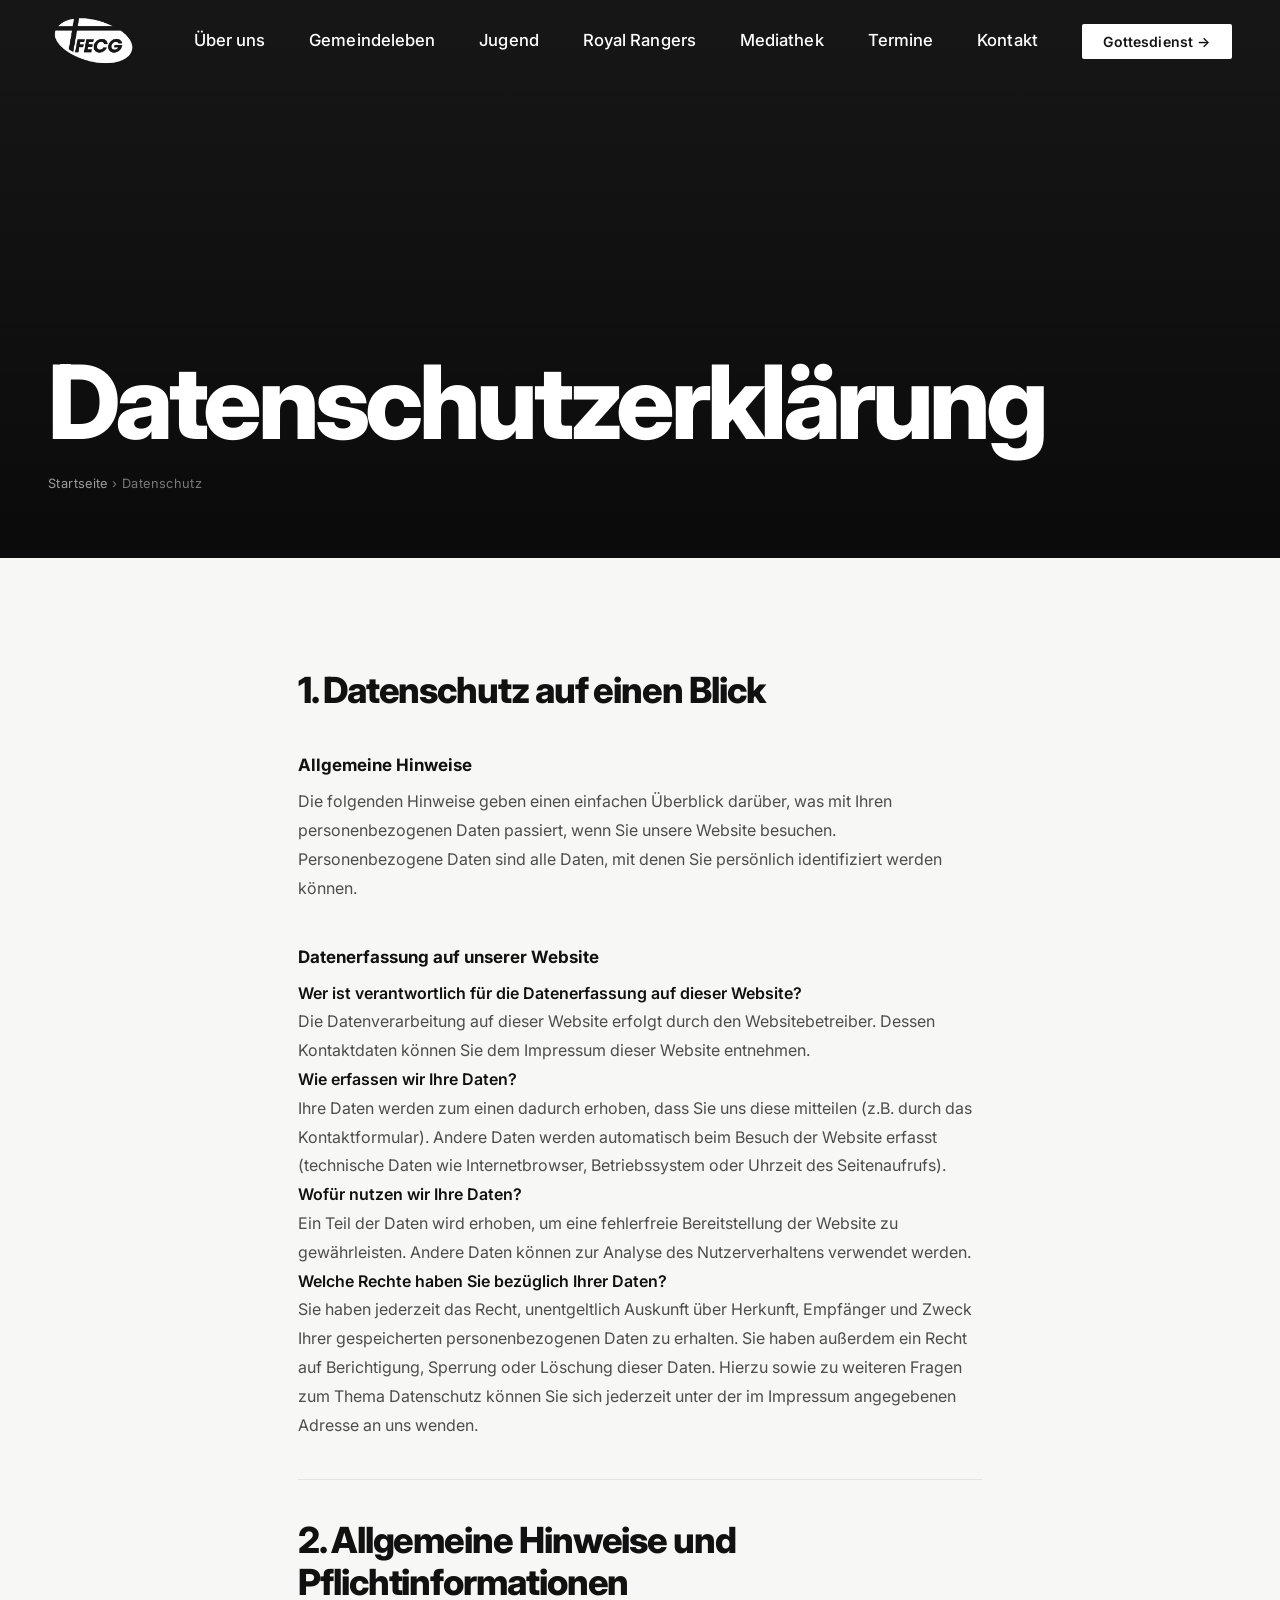
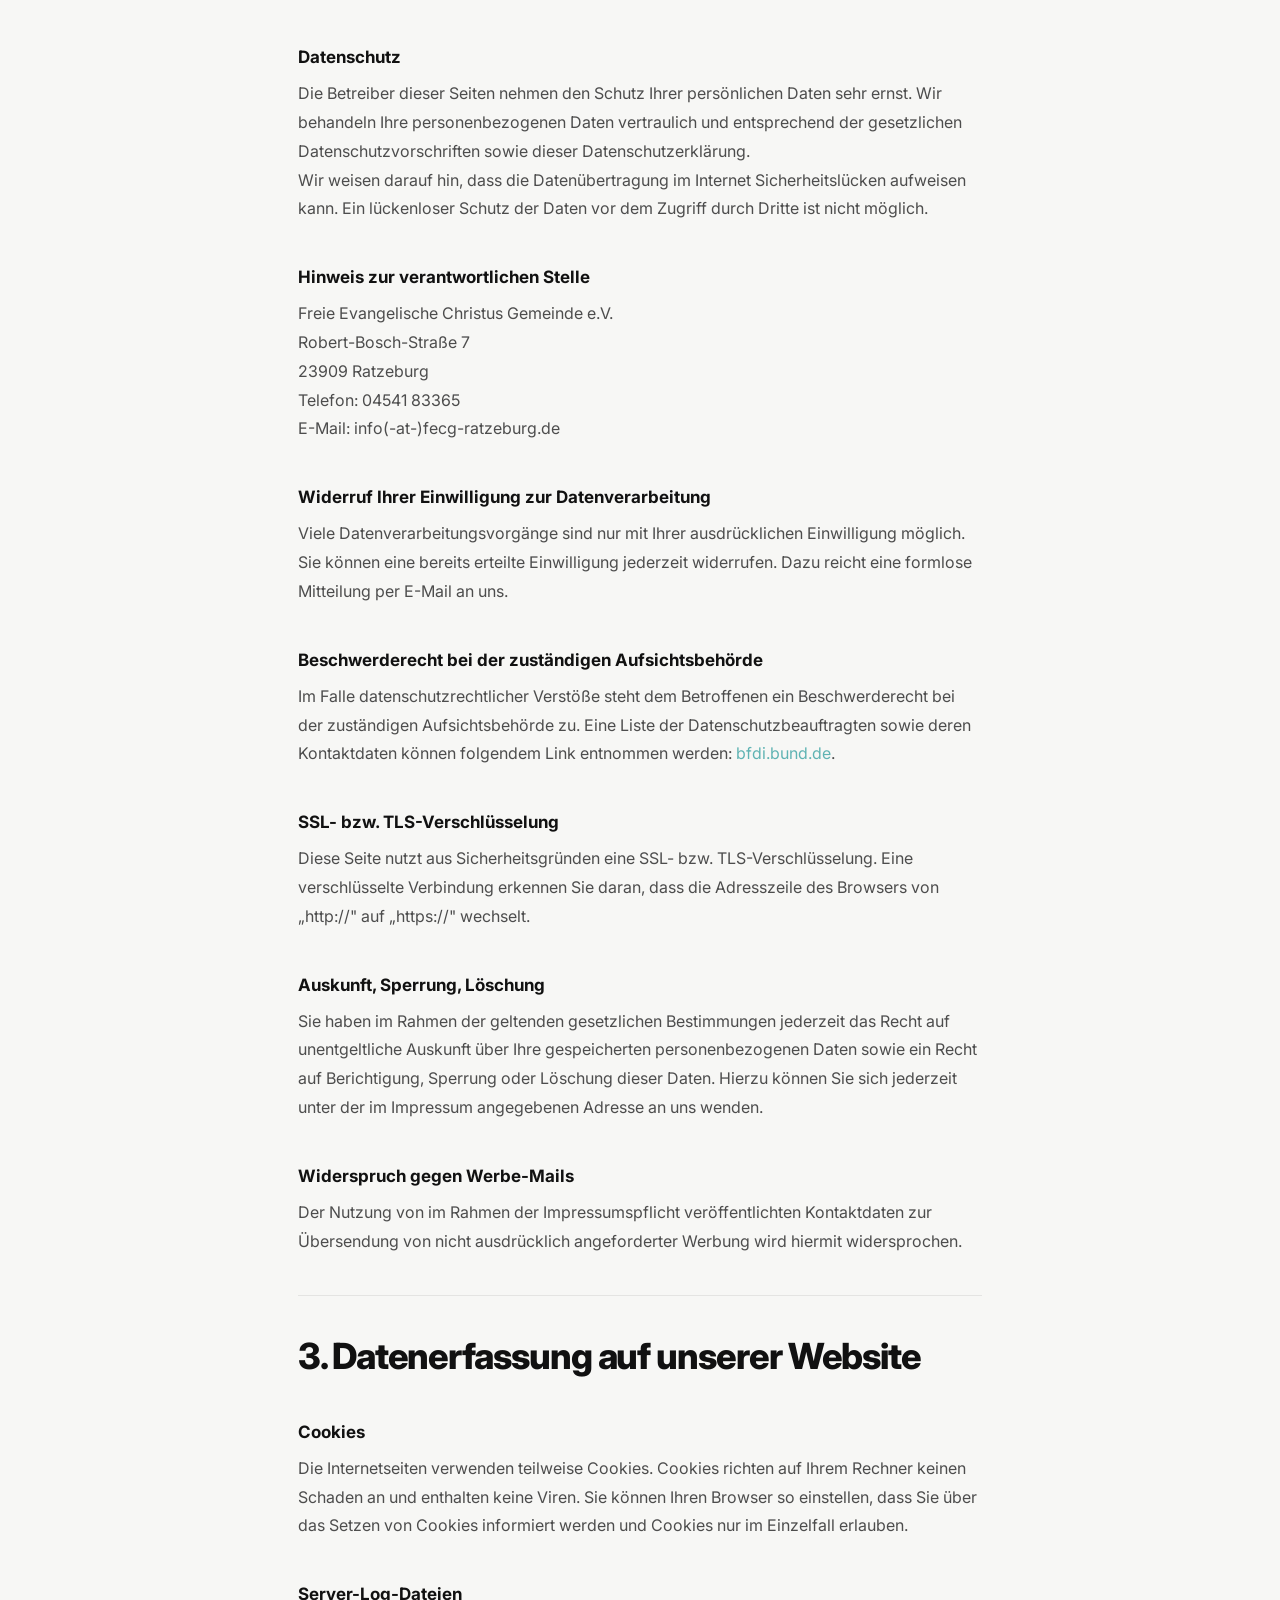
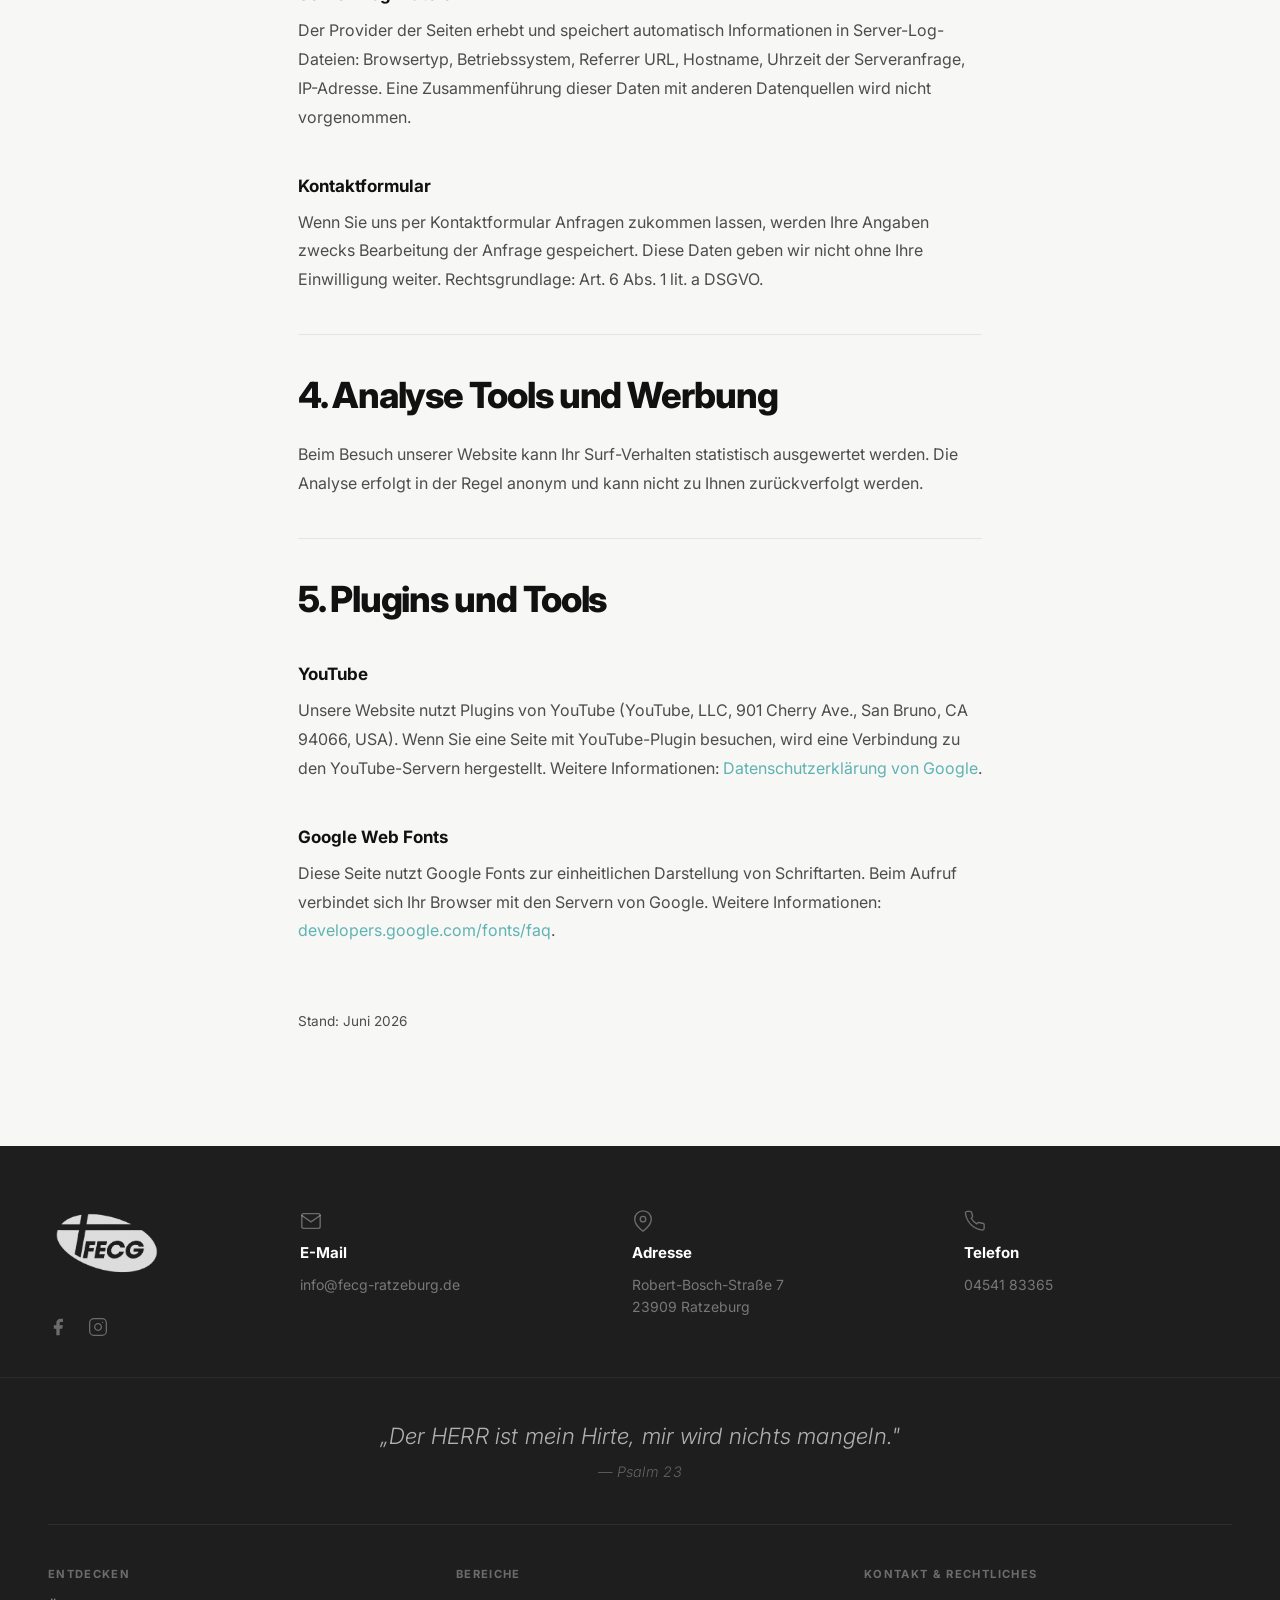
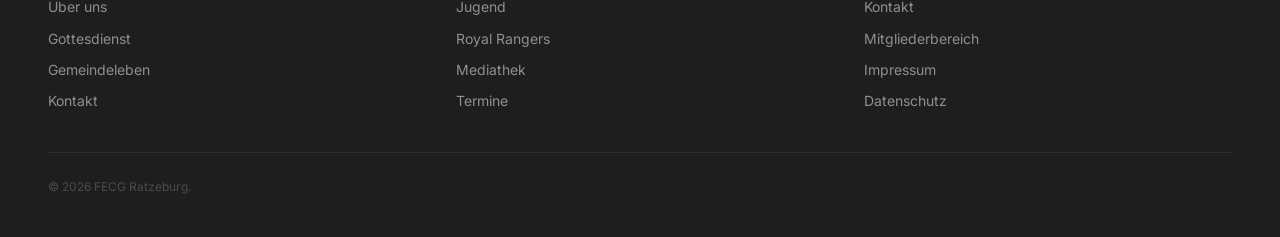
==== pages/datenschutz.html @ e6680aed "Initial website version" ====
<!DOCTYPE html>
<html lang="de">
<head>
  <meta charset="UTF-8" /><meta name="viewport" content="width=device-width, initial-scale=1.0" />
  <title>Datenschutzerklärung – FECG Ratzeburg</title>
  <link rel="preconnect" href="https://fonts.googleapis.com" /><link rel="preconnect" href="https://fonts.gstatic.com" crossorigin />
  <link href="https://fonts.googleapis.com/css2?family=Inter:ital,wght@0,400;0,500;0,600;0,700;0,800;1,400&display=swap" rel="stylesheet" />
  <link rel="stylesheet" href="../css/style.css" />
</head>
<body>
<a class="skip-link" href="#main">Zum Hauptinhalt springen</a>
<nav class="nav"><div class="nav__inner">
  <a class="nav__logo" href="../index.html"><img src="../assets/fecglogo.png" alt="FECG Ratzeburg" /></a>
  <ul class="nav__list" role="list">
    <li class="nav__item"><a href="ueber-uns.html" class="nav__link">Über uns</a></li>
    <li class="nav__item"><a href="gemeindeleben.html" class="nav__link">Gemeindeleben</a></li>
    <li class="nav__item"><a href="jugend.html" class="nav__link">Jugend</a></li>
    <li class="nav__item"><a href="royal-rangers.html" class="nav__link">Royal Rangers</a></li>
    <li class="nav__item"><a href="mediathek.html" class="nav__link">Mediathek</a></li>
    <li class="nav__item"><a href="termine.html" class="nav__link">Termine</a></li>
    <li class="nav__item"><a href="kontakt.html" class="nav__link">Kontakt</a></li>
    <li class="nav__item"><a href="gottesdienste.html" class="nav__link nav__link--cta">Gottesdienst →</a></li>
  </ul>
  <button class="nav__burger" aria-label="Menü öffnen" aria-expanded="false"><span></span><span></span><span></span></button>
</div></nav>
<nav class="nav__mobile" aria-label="Mobile Navigation">
  <a href="ueber-uns.html">Über uns</a>
  <a href="gottesdienste.html">Gottesdienst</a>
  <a href="gemeindeleben.html">Gemeindeleben</a>
  <a href="jugend.html">Jugend</a>
  <a href="royal-rangers.html">Royal Rangers</a>
  <a href="mediathek.html">Mediathek</a>
  <a href="termine.html">Termine</a>
  <a href="kontakt.html">Kontakt</a>
</nav>

<header class="page-hero" style="background: var(--dark-2);"><div class="page-hero__inner"><h1>Datenschutz&shy;erklärung</h1><p class="breadcrumb"><a href="../index.html">Startseite</a> › Datenschutz</p></div></header>

<main id="main" class="page-body">
  <div class="wrap wrap--narrow">

    <h2>1. Datenschutz auf einen Blick</h2>
    <h3>Allgemeine Hinweise</h3>
    <p>Die folgenden Hinweise geben einen einfachen Überblick darüber, was mit Ihren personenbezogenen Daten passiert, wenn Sie unsere Website besuchen. Personenbezogene Daten sind alle Daten, mit denen Sie persönlich identifiziert werden können.</p>

    <h3>Datenerfassung auf unserer Website</h3>
    <p><strong>Wer ist verantwortlich für die Datenerfassung auf dieser Website?</strong><br/>Die Datenverarbeitung auf dieser Website erfolgt durch den Websitebetreiber. Dessen Kontaktdaten können Sie dem Impressum dieser Website entnehmen.</p>
    <p><strong>Wie erfassen wir Ihre Daten?</strong><br/>Ihre Daten werden zum einen dadurch erhoben, dass Sie uns diese mitteilen (z.B. durch das Kontaktformular). Andere Daten werden automatisch beim Besuch der Website erfasst (technische Daten wie Internetbrowser, Betriebssystem oder Uhrzeit des Seitenaufrufs).</p>
    <p><strong>Wofür nutzen wir Ihre Daten?</strong><br/>Ein Teil der Daten wird erhoben, um eine fehlerfreie Bereitstellung der Website zu gewährleisten. Andere Daten können zur Analyse des Nutzerverhaltens verwendet werden.</p>
    <p><strong>Welche Rechte haben Sie bezüglich Ihrer Daten?</strong><br/>Sie haben jederzeit das Recht, unentgeltlich Auskunft über Herkunft, Empfänger und Zweck Ihrer gespeicherten personenbezogenen Daten zu erhalten. Sie haben außerdem ein Recht auf Berichtigung, Sperrung oder Löschung dieser Daten. Hierzu sowie zu weiteren Fragen zum Thema Datenschutz können Sie sich jederzeit unter der im Impressum angegebenen Adresse an uns wenden.</p>

    <hr style="border:none;border-top:1px solid rgba(0,0,0,0.08);margin:var(--gap-md) 0;" />

    <h2>2. Allgemeine Hinweise und Pflichtinformationen</h2>
    <h3>Datenschutz</h3>
    <p>Die Betreiber dieser Seiten nehmen den Schutz Ihrer persönlichen Daten sehr ernst. Wir behandeln Ihre personenbezogenen Daten vertraulich und entsprechend der gesetzlichen Datenschutzvorschriften sowie dieser Datenschutzerklärung.</p>
    <p>Wir weisen darauf hin, dass die Datenübertragung im Internet Sicherheitslücken aufweisen kann. Ein lückenloser Schutz der Daten vor dem Zugriff durch Dritte ist nicht möglich.</p>

    <h3>Hinweis zur verantwortlichen Stelle</h3>
    <p>Freie Evangelische Christus Gemeinde e.V.<br/>Robert-Bosch-Straße 7<br/>23909 Ratzeburg<br/>Telefon: 04541 83365<br/>E-Mail: info(-at-)fecg-ratzeburg.de</p>

    <h3>Widerruf Ihrer Einwilligung zur Datenverarbeitung</h3>
    <p>Viele Datenverarbeitungsvorgänge sind nur mit Ihrer ausdrücklichen Einwilligung möglich. Sie können eine bereits erteilte Einwilligung jederzeit widerrufen. Dazu reicht eine formlose Mitteilung per E-Mail an uns.</p>

    <h3>Beschwerderecht bei der zuständigen Aufsichtsbehörde</h3>
    <p>Im Falle datenschutzrechtlicher Verstöße steht dem Betroffenen ein Beschwerderecht bei der zuständigen Aufsichtsbehörde zu. Eine Liste der Datenschutzbeauftragten sowie deren Kontaktdaten können folgendem Link entnommen werden: <a href="https://www.bfdi.bund.de/DE/Infothek/Anschriften_Links/anschriften_links-node.html" target="_blank" rel="noopener">bfdi.bund.de</a>.</p>

    <h3>SSL- bzw. TLS-Verschlüsselung</h3>
    <p>Diese Seite nutzt aus Sicherheitsgründen eine SSL- bzw. TLS-Verschlüsselung. Eine verschlüsselte Verbindung erkennen Sie daran, dass die Adresszeile des Browsers von „http://" auf „https://" wechselt.</p>

    <h3>Auskunft, Sperrung, Löschung</h3>
    <p>Sie haben im Rahmen der geltenden gesetzlichen Bestimmungen jederzeit das Recht auf unentgeltliche Auskunft über Ihre gespeicherten personenbezogenen Daten sowie ein Recht auf Berichtigung, Sperrung oder Löschung dieser Daten. Hierzu können Sie sich jederzeit unter der im Impressum angegebenen Adresse an uns wenden.</p>

    <h3>Widerspruch gegen Werbe-Mails</h3>
    <p>Der Nutzung von im Rahmen der Impressumspflicht veröffentlichten Kontaktdaten zur Übersendung von nicht ausdrücklich angeforderter Werbung wird hiermit widersprochen.</p>

    <hr style="border:none;border-top:1px solid rgba(0,0,0,0.08);margin:var(--gap-md) 0;" />

    <h2>3. Datenerfassung auf unserer Website</h2>
    <h3>Cookies</h3>
    <p>Die Internetseiten verwenden teilweise Cookies. Cookies richten auf Ihrem Rechner keinen Schaden an und enthalten keine Viren. Sie können Ihren Browser so einstellen, dass Sie über das Setzen von Cookies informiert werden und Cookies nur im Einzelfall erlauben.</p>

    <h3>Server-Log-Dateien</h3>
    <p>Der Provider der Seiten erhebt und speichert automatisch Informationen in Server-Log-Dateien: Browsertyp, Betriebssystem, Referrer URL, Hostname, Uhrzeit der Serveranfrage, IP-Adresse. Eine Zusammenführung dieser Daten mit anderen Datenquellen wird nicht vorgenommen.</p>

    <h3>Kontaktformular</h3>
    <p>Wenn Sie uns per Kontaktformular Anfragen zukommen lassen, werden Ihre Angaben zwecks Bearbeitung der Anfrage gespeichert. Diese Daten geben wir nicht ohne Ihre Einwilligung weiter. Rechtsgrundlage: Art. 6 Abs. 1 lit. a DSGVO.</p>

    <hr style="border:none;border-top:1px solid rgba(0,0,0,0.08);margin:var(--gap-md) 0;" />

    <h2>4. Analyse Tools und Werbung</h2>
    <p>Beim Besuch unserer Website kann Ihr Surf-Verhalten statistisch ausgewertet werden. Die Analyse erfolgt in der Regel anonym und kann nicht zu Ihnen zurückverfolgt werden.</p>

    <hr style="border:none;border-top:1px solid rgba(0,0,0,0.08);margin:var(--gap-md) 0;" />

    <h2>5. Plugins und Tools</h2>
    <h3>YouTube</h3>
    <p>Unsere Website nutzt Plugins von YouTube (YouTube, LLC, 901 Cherry Ave., San Bruno, CA 94066, USA). Wenn Sie eine Seite mit YouTube-Plugin besuchen, wird eine Verbindung zu den YouTube-Servern hergestellt. Weitere Informationen: <a href="https://www.google.de/intl/de/policies/privacy" target="_blank" rel="noopener">Datenschutzerklärung von Google</a>.</p>

    <h3>Google Web Fonts</h3>
    <p>Diese Seite nutzt Google Fonts zur einheitlichen Darstellung von Schriftarten. Beim Aufruf verbindet sich Ihr Browser mit den Servern von Google. Weitere Informationen: <a href="https://developers.google.com/fonts/faq" target="_blank" rel="noopener">developers.google.com/fonts/faq</a>.</p>

    <p style="color:var(--ink-soft); font-size:0.85rem; margin-top:var(--gap-lg);">Stand: Juni 2026</p>
  </div>
</main>

<footer class="footer">
  <div class="footer__main">
    <div class="footer__brand">
      <img class="footer__logo" src="../assets/fecglogo.png" alt="FECG Ratzeburg" />
      <div class="footer__social">
        <a href="#" aria-label="Facebook" class="footer__social-link"><svg width="20" height="20" viewBox="0 0 24 24" fill="currentColor"><path d="M18 2h-3a5 5 0 0 0-5 5v3H7v4h3v8h4v-8h3l1-4h-4V7a1 1 0 0 1 1-1h3z"/></svg></a>
        <a href="#" aria-label="Instagram" class="footer__social-link"><svg width="20" height="20" viewBox="0 0 24 24" fill="none" stroke="currentColor" stroke-width="1.5" stroke-linecap="round" stroke-linejoin="round"><rect x="2" y="2" width="20" height="20" rx="5" ry="5"/><path d="M16 11.37A4 4 0 1 1 12.63 8 4 4 0 0 1 16 11.37z"/><line x1="17.5" y1="6.5" x2="17.51" y2="6.5"/></svg></a>
      </div>
    </div>
    <div class="footer__contact">
      <div class="footer__contact-item">
        <div class="footer__contact-icon"><svg width="22" height="22" viewBox="0 0 24 24" fill="none" stroke="currentColor" stroke-width="1.5" stroke-linecap="round" stroke-linejoin="round"><path d="M4 4h16c1.1 0 2 .9 2 2v12c0 1.1-.9 2-2 2H4c-1.1 0-2-.9-2-2V6c0-1.1.9-2 2-2z"/><polyline points="22,6 12,13 2,6"/></svg></div>
        <strong class="footer__contact-label">E-Mail</strong>
        <a href="mailto:info@fecg-ratzeburg.de" class="footer__contact-val">info@fecg-ratzeburg.de</a>
      </div>
      <div class="footer__contact-item">
        <div class="footer__contact-icon"><svg width="22" height="22" viewBox="0 0 24 24" fill="none" stroke="currentColor" stroke-width="1.5" stroke-linecap="round" stroke-linejoin="round"><path d="M21 10c0 7-9 13-9 13s-9-6-9-13a9 9 0 0 1 18 0z"/><circle cx="12" cy="10" r="3"/></svg></div>
        <strong class="footer__contact-label">Adresse</strong>
        <address class="footer__contact-val">Robert-Bosch-Straße 7<br/>23909 Ratzeburg</address>
      </div>
      <div class="footer__contact-item">
        <div class="footer__contact-icon"><svg width="22" height="22" viewBox="0 0 24 24" fill="none" stroke="currentColor" stroke-width="1.5" stroke-linecap="round" stroke-linejoin="round"><path d="M22 16.92v3a2 2 0 0 1-2.18 2 19.79 19.79 0 0 1-8.63-3.07A19.5 19.5 0 0 1 4.49 12 19.79 19.79 0 0 1 1.52 3.5 2 2 0 0 1 3.5 1.5h3a2 2 0 0 1 2 1.72c.127.96.361 1.903.7 2.81a2 2 0 0 1-.45 2.11L7.91 9a16 16 0 0 0 6.06 6.06l.86-.86a2 2 0 0 1 2.11-.45c.907.339 1.85.573 2.81.7A2 2 0 0 1 22 16.92z"/></svg></div>
        <strong class="footer__contact-label">Telefon</strong>
        <a href="tel:+4945418336" class="footer__contact-val">04541 83365</a>
      </div>
    </div>
  </div>
  <div class="footer__verse-bar">
    <p class="footer__verse">„Der HERR ist mein Hirte, mir wird nichts mangeln."</p>
    <cite class="footer__verse-ref">— Psalm 23</cite>
  </div>
  <div class="footer__divider"></div>
  <div class="footer__lower">
    <nav class="footer__nav-cols" aria-label="Footer-Navigation">
      <div class="footer__nav-col">
        <p class="footer__nav-heading">Entdecken</p>
        <div class="footer__nav-links">
          <a href="ueber-uns.html">Über uns</a>
          <a href="gottesdienste.html">Gottesdienst</a>
          <a href="gemeindeleben.html">Gemeindeleben</a>
          <a href="kontakt.html">Kontakt</a>
        </div>
      </div>
      <div class="footer__nav-col">
        <p class="footer__nav-heading">Bereiche</p>
        <div class="footer__nav-links">
          <a href="jugend.html">Jugend</a>
          <a href="royal-rangers.html">Royal Rangers</a>
          <a href="mediathek.html">Mediathek</a>
          <a href="termine.html">Termine</a>
        </div>
      </div>
      <div class="footer__nav-col">
        <p class="footer__nav-heading">Kontakt &amp; Rechtliches</p>
        <div class="footer__nav-links">
          <a href="kontakt.html">Kontakt</a>
          <a href="mitglieder.html">Mitgliederbereich</a>
          <a href="impressum.html">Impressum</a>
          <a href="datenschutz.html">Datenschutz</a>
        </div>
      </div>
    </nav>
    <div class="footer__bottom">
      <span>© 2026 FECG Ratzeburg.</span>
    </div>
  </div>
</footer>
<script src="../js/main.js"></script>
</body></html>
---- css/style.css ----
/* ============================================================
   FECG Ratzeburg – Stylesheet v3
   Palette: Charcoal · Warmweiß · Amber
   Typografie: Inter only
   ============================================================ */

*, *::before, *::after { box-sizing: border-box; margin: 0; padding: 0; }

:root {
  --ink:           #111111;
  --ink-soft:      #4d4d4d;
  --ink-muted:     #888888;
  --accent:        #5fb3b3;
  --accent-light:  #72c2c2;
  --surface:       #f7f7f5;
  --surface-2:     #efefed;
  --dark:          #141414;
  --dark-2:        #1e1e1e;
  --white:         #ffffff;

  --color-accent:  var(--accent);

  /* Aliasse für Unterseiten-Kompatibilität */
  --cream:         var(--surface);
  --cream-dark:    var(--surface-2);
  --gold:          var(--accent);
  --gold-light:    var(--accent-light);
  --blue:          var(--dark);
  --blue-dark:     #0a0a0a;
  --bg:            var(--surface);

  --font: 'Inter', system-ui, -apple-system, sans-serif;
  --max:   1280px;
  --nav-h: 82px;
  --pad-x: clamp(1.25rem, 5vw, 3rem);
  --gap-sm: 1.5rem;
  --gap-md: 2.5rem;
  --gap-lg: 4rem;
  --gap-xl: 7rem;
}

html { scroll-behavior: smooth; }

.font-playfair {
  font-family: 'Playfair Display', Georgia, serif;
  font-style: italic;
}
body {
  font-family: var(--font);
  font-size: 1rem;
  line-height: 1.65;
  color: var(--ink);
  background: var(--surface);
  -webkit-font-smoothing: antialiased;
}
img { display: block; max-width: 100%; height: auto; }
a { color: inherit; text-decoration: none; }
ul { list-style: none; }
button { cursor: pointer; background: none; border: none; font: inherit; }

/* ─── SKIP LINK ─── */
.skip-link {
  position: absolute; top: -40px; left: 0; z-index: 9999;
  background: var(--accent); color: var(--white);
  padding: 0.5rem 1rem; font-size: 0.875rem;
  transition: top 0.2s;
}
.skip-link:focus { top: 0; }

/* ─── WRAP ─── */
.wrap {
  max-width: var(--max);
  margin-inline: auto;
  padding-inline: var(--pad-x);
}
.wrap--narrow { max-width: 780px; }

/* ─── NAV ─── */
.nav {
  position: relative;
  z-index: 100;
  height: var(--nav-h);
  background: transparent;
}
.nav--solid {
  background: var(--dark);
}
.nav__inner {
  max-width: 100%;
  padding-inline: var(--pad-x);
  height: 100%;
  display: flex;
  align-items: center;
  justify-content: space-between;
}
.nav__logo {
  display: flex;
  align-items: center;
}
.nav__logo img {
  height: 52px;
  width: auto;
  display: block;
  mix-blend-mode: screen;
}
.nav__list {
  display: flex;
  align-items: center;
  gap: 2.75rem;
}
.nav__link {
  font-size: 1.04rem;
  font-weight: 500;
  letter-spacing: 0.005em;
  color: var(--white);
  transition: color 0.2s;
}
.nav__link:hover { color: rgba(255,255,255,0.65); }
.nav__link--cta {
  color: var(--dark);
  background: var(--white);
  padding: 0.55rem 1.35rem;
  border-radius: 2px;
  font-size: 0.875rem;
  font-weight: 600;
  letter-spacing: 0.01em;
  transition: background 0.2s, color 0.2s;
  border: none;
}
.nav__link--cta:hover {
  background: var(--color-accent);
  color: var(--white);
}

/* Dropdown */
.nav__item { position: relative; }
.nav__dropdown {
  display: none;
  position: absolute;
  top: calc(100% + 10px);
  left: 50%;
  transform: translateX(-50%);
  min-width: 200px;
  background: var(--dark-2);
  border: 1px solid rgba(255,255,255,0.07);
  border-radius: 4px;
  padding: 0.5rem 0;
  z-index: 10;
}
.nav__item:hover .nav__dropdown { display: block; }
.nav__dropdown li a {
  display: block;
  padding: 0.65rem 1.35rem;
  font-size: 0.875rem;
  color: rgba(255,255,255,0.65);
  transition: color 0.15s, background 0.15s;
}
.nav__dropdown li a:hover {
  color: var(--white);
  background: rgba(255,255,255,0.05);
}

/* Burger */
.nav__burger {
  display: none;
  flex-direction: column;
  justify-content: center;
  gap: 6px;
  width: 40px;
  height: 40px;
  padding: 8px;
  margin-right: -8px;
}
.nav__burger span {
  display: block;
  height: 2px;
  background: var(--white);
  border-radius: 2px;
  transition: transform 0.6s cubic-bezier(0.23, 1, 0.32, 1), opacity 0.25s;
  transform-origin: center;
}
.nav__burger--open span:nth-child(1) { transform: translateY(8px) rotate(45deg); }
.nav__burger--open span:nth-child(2) { opacity: 0; transform: scaleX(0); }
.nav__burger--open span:nth-child(3) { transform: translateY(-8px) rotate(-45deg); }

/* Mobile nav */
.nav__mobile {
  display: flex;
  position: fixed;
  inset: 0;
  z-index: 99;
  background: var(--dark-2);
  flex-direction: column;
  align-items: center;
  justify-content: center;
  gap: 0;
  opacity: 0;
  visibility: hidden;
  transform: translateY(-12px);
  transition: opacity 0.35s cubic-bezier(0.23, 1, 0.32, 1),
              transform 0.35s cubic-bezier(0.23, 1, 0.32, 1),
              visibility 0.35s;
}
.nav__mobile--open {
  opacity: 1;
  visibility: visible;
  transform: translateY(0);
}
.nav__mobile a {
  font-size: clamp(1.35rem, 4.8vw, 1.8rem);
  font-weight: 300;
  color: rgba(255,255,255,0.45);
  letter-spacing: -0.01em;
  padding: 0.75rem 0;
  width: 100%;
  padding-inline: var(--pad-x);
  display: block;
  text-align: left;
  transition: color 0.2s;
  opacity: 0;
  transform: translateY(10px);
  transition: color 0.2s, opacity 0.35s cubic-bezier(0.23, 1, 0.32, 1), transform 0.35s cubic-bezier(0.23, 1, 0.32, 1);
}
.nav__mobile--open a:nth-child(1) { opacity: 1; transform: none; transition-delay: 0.08s; }
.nav__mobile--open a:nth-child(2) { opacity: 1; transform: none; transition-delay: 0.13s; }
.nav__mobile--open a:nth-child(3) { opacity: 1; transform: none; transition-delay: 0.18s; }
.nav__mobile--open a:nth-child(4) { opacity: 1; transform: none; transition-delay: 0.23s; }
.nav__mobile--open a:nth-child(5) { opacity: 1; transform: none; transition-delay: 0.28s; }
.nav__mobile--open a:nth-child(6) { opacity: 1; transform: none; transition-delay: 0.33s; }
.nav__mobile--open a:nth-child(7) { opacity: 1; transform: none; transition-delay: 0.38s; }
.nav__mobile--open a:nth-child(8) { opacity: 1; transform: none; transition-delay: 0.43s; }
.nav__mobile a:hover { color: rgba(255,255,255,0.85); }

@media (max-width: 820px) {
  .nav__inner { border-bottom: none; }
}

@media (max-width: 820px) {
  .nav__list { display: none; }
  .nav__burger { display: flex; }
}

/* ─── HERO SLIDESHOW ─── */
.hero {
  position: relative;
  height: 78vh;
  min-height: 520px;
  overflow: hidden;
  background: var(--dark);
  margin-top: calc(-1 * var(--nav-h));
}
@media (max-width: 640px) {
  .hero { height: 80vh; min-height: 420px; }
  .hero__statement { font-weight: 800; }
  .hero__content {
    justify-content: flex-start !important;
    padding-top: 49% !important;
    padding-bottom: 0 !important;
  }
}
.hero__slides {
  position: absolute;
  inset: 0;
}
.hero__slide {
  position: absolute;
  inset: 0;
  background-size: cover;
  background-position: center;
  opacity: 0;
  transition: opacity 1.4s ease;
}
.hero__slide--active { opacity: 1; }
.hero__overlay {
  position: absolute;
  inset: 0;
  background: linear-gradient(
    to bottom,
    rgba(0,0,0,0.2) 0%,
    rgba(0,0,0,0.45) 50%,
    rgba(0,0,0,0.65) 100%
  );
}

/* Hero content */
.hero__content {
  position: relative;
  z-index: 2;
  height: 100%;
  display: flex;
  flex-direction: column;
  align-items: center;
  justify-content: flex-end;
  gap: var(--gap-md);
  text-align: center;
  padding-inline: var(--pad-x);
  padding-bottom: clamp(6rem, 11vw, 10rem);
}
@media (min-width: 641px) {
  .hero__content { padding-bottom: clamp(6.84rem, 12.5vw, 11.4rem); }
  .hero__statement { font-size: clamp(2.25rem, 5.85vw, 4.95rem); }
}
.hero__statement {
  font-size: clamp(2.25rem, 5.5vw, 4.5rem);
  font-weight: 800;
  color: var(--white);
  letter-spacing: -0.035em;
  line-height: 1.1;
  opacity: 0;
  transform: translateY(14px);
  transition: opacity 0.9s ease 0.4s, transform 0.9s ease 0.4s;
  max-width: 820px;
  text-align: center;
}
.hero__statement--visible {
  opacity: 1;
  transform: translateY(0);
}

/* Hero CTA buttons */
.hero__cta {
  opacity: 0;
  transform: translateY(10px);
  transition: opacity 0.8s ease 0.9s, transform 0.8s ease 0.9s;
  display: flex;
  gap: 0.875rem;
  align-items: center;
  flex-wrap: wrap;
  justify-content: center;
}
.hero__statement--visible ~ .hero__cta,
.hero__cta--visible {
  opacity: 1;
  transform: translateY(0);
}
.hero__cta-btn {
  display: inline-block;
  font-size: 0.8125rem;
  font-weight: 600;
  letter-spacing: 0.08em;
  text-transform: uppercase;
  color: var(--white);
  border: 1px solid rgba(255,255,255,0.5);
  background: transparent;
  padding: 0.7rem 2rem;
  border-radius: 2px;
  transition: background 0.2s, border-color 0.2s;
}
.hero__cta-btn:hover {
  background: rgba(255,255,255,0.12);
  border-color: var(--white);
}
.hero__cta-btn--primary {
  background: var(--color-accent);
  border-color: var(--color-accent);
}
.hero__cta-btn--primary:hover {
  background: var(--accent-light);
  border-color: var(--accent-light);
}
@media (max-width: 640px) {
  .hero__cta {
    flex-direction: column;
    align-items: center;
    gap: 0.6rem;
  }
  .hero__cta-btn { width: 100%; max-width: 280px; text-align: center; }
}

/* Dot nav */
.hero__nav {
  position: absolute;
  bottom: 2.5rem;
  left: 50%;
  transform: translateX(-50%);
  z-index: 3;
  display: flex;
  gap: 8px;
  align-items: center;
}
.hero__dot {
  width: 28px;
  height: 2px;
  background: rgba(255,255,255,0.3);
  border-radius: 2px;
  padding: 0;
  transition: background 0.3s, width 0.3s;
}
.hero__dot--active {
  background: var(--white);
  width: 44px;
}

/* Pause button */
.hero__pause {
  position: absolute;
  bottom: 2.25rem;
  right: var(--pad-x);
  z-index: 3;
  color: rgba(255,255,255,0.5);
  font-size: 0.7rem;
  letter-spacing: 0.12em;
  text-transform: uppercase;
  transition: color 0.2s;
  padding: 0.5rem;
}
.hero__pause:hover { color: var(--white); }

.hero__scroll-line {
  width: 1px;
  height: 40px;
  background: rgba(255,255,255,0.3);
  position: relative;
  overflow: hidden;
}
.hero__scroll-line::after {
  content: '';
  position: absolute;
  top: -100%;
  left: 0;
  right: 0;
  height: 100%;
  background: rgba(255,255,255,0.8);
  animation: scrollLine 2s ease infinite;
}
@keyframes scrollLine {
  0%   { top: -100%; }
  100% { top: 100%; }
}

/* ─── INTRO STRIP ─── */
.intro-strip {
  background: var(--dark);
  padding: clamp(4.5rem, 9vw, 8rem) var(--pad-x);
  text-align: center;
}
.intro-strip__text {
  font-size: clamp(1.625rem, 4vw, 3.25rem);
  font-weight: 700;
  color: var(--white);
  line-height: 1.2;
  letter-spacing: -0.025em;
  max-width: 820px;
  margin-inline: auto;
}
.intro-strip__text em {
  font-style: normal;
  color: var(--accent);
}

/* ─── GOTTESDIENST CALLOUT ─── */
.gs-callout {
  padding: var(--gap-xl) var(--pad-x);
  display: grid;
  grid-template-columns: 1fr 1fr;
  gap: var(--gap-lg);
  align-items: center;
  max-width: var(--max);
  margin-inline: auto;
}
.gs-callout__day {
  font-size: clamp(5rem, 12vw, 10rem);
  font-weight: 800;
  line-height: 0.88;
  letter-spacing: -0.05em;
  color: var(--ink);
}
.gs-callout__time {
  font-size: clamp(1.75rem, 4vw, 3rem);
  font-weight: 300;
  color: var(--ink-soft);
  margin-top: 0.5rem;
  letter-spacing: -0.02em;
}
.gs-callout__sub {
  margin-top: var(--gap-md);
  color: var(--ink-soft);
  font-size: 1rem;
  line-height: 1.75;
  max-width: 400px;
}
.gs-callout__cta {
  margin-top: var(--gap-md);
  display: inline-flex;
  align-items: center;
  gap: 0.5rem;
  font-size: 0.875rem;
  font-weight: 400;
  letter-spacing: 0.01em;
  text-transform: none;
  color: var(--accent);
  border-bottom: 1px solid var(--accent);
  padding-bottom: 3px;
  transition: gap 0.25s;
}
.gs-callout__cta:hover { gap: 0.9rem; }
.gs-callout__img {
  aspect-ratio: 3/4;
  overflow: hidden;
  background: var(--surface-2);
  display: flex;
  align-items: center;
  justify-content: center;
}
.gs-callout__img img {
  width: 100%; height: 100%;
  object-fit: cover;
  transition: transform 0.7s ease;
}
.gs-callout__img:hover img { transform: scale(1.03); }

@media (max-width: 768px) {
  .gs-callout { grid-template-columns: 1fr; }
  .gs-callout__img { order: -1; aspect-ratio: 4/3; }
}

/* ─── LABEL ─── */
.label {
  display: inline-block;
  font-size: 0.68rem;
  font-weight: 600;
  letter-spacing: 0.16em;
  text-transform: uppercase;
  color: var(--ink-muted);
  margin-bottom: 0.85rem;
}

/* ─── ANGEBOTE ─── */
.angebote {
  padding: var(--gap-xl) 0;
  background: var(--surface);
}
.angebote__header {
  max-width: var(--max);
  margin-inline: auto;
  padding-inline: var(--pad-x);
  margin-bottom: var(--gap-lg);
}
.angebote__list {
  max-width: var(--max);
  margin-inline: auto;
  padding-inline: var(--pad-x);
}
.angebot {
  display: grid;
  grid-template-columns: 64px 1fr auto;
  gap: var(--gap-md);
  align-items: start;
  padding: var(--gap-md) 0;
  border-top: 1px solid var(--surface-2);
}
.angebot:last-child { border-bottom: 1px solid var(--surface-2); }
.angebot__nr {
  font-size: 0.7rem;
  font-weight: 700;
  letter-spacing: 0.1em;
  color: var(--ink-muted);
  padding-top: 0.3rem;
}
.angebot__body h3 {
  font-size: clamp(1.25rem, 2.5vw, 1.75rem);
  font-weight: 700;
  letter-spacing: -0.025em;
  line-height: 1.2;
  margin-bottom: 0.5rem;
  color: var(--ink);
  transition: color 0.2s;
}
.angebot:hover .angebot__body h3 { color: var(--accent); }
.angebot__body p {
  color: var(--ink-soft);
  font-size: 0.9375rem;
  line-height: 1.7;
  max-width: 560px;
}
.angebot__arrow {
  font-size: 1.25rem;
  color: var(--ink-muted);
  padding-top: 0.2rem;
  transition: transform 0.25s, color 0.2s;
}
.angebot:hover .angebot__arrow { transform: translateX(6px); color: var(--accent); }

@media (max-width: 600px) {
  .angebot { grid-template-columns: 48px 1fr; }
  .angebot__arrow { display: none; }
}

/* ─── LOSUNG / QUOTE ─── */
.losung {
  background: var(--dark);
  padding: var(--gap-xl) var(--pad-x);
  text-align: center;
}
.losung__quote {
  font-size: clamp(1.25rem, 3.5vw, 2.125rem);
  font-weight: 400;
  font-style: italic;
  color: rgba(255,255,255,0.88);
  line-height: 1.55;
  max-width: 740px;
  margin-inline: auto;
}
.losung__ref {
  margin-top: var(--gap-md);
  font-size: 0.8125rem;
  color: var(--accent);
  letter-spacing: 0.08em;
  text-transform: uppercase;
  font-style: normal;
}
.losung__year {
  display: block;
  font-size: 0.75rem;
  color: rgba(255,255,255,0.25);
  margin-top: 0.5rem;
  letter-spacing: 0.1em;
  font-style: normal;
}

/* ─── MEDIATHEK ─── */
.mediathek { padding: var(--gap-xl) 0; background: var(--surface); }
.mediathek__header {
  max-width: var(--max);
  margin-inline: auto;
  padding-inline: var(--pad-x);
  margin-bottom: var(--gap-lg);
}
.mediathek__grid {
  max-width: var(--max);
  margin-inline: auto;
  padding-inline: var(--pad-x);
  display: grid;
  grid-template-columns: repeat(12, 1fr);
  grid-auto-rows: 280px;
  gap: 3px;
}
.media-tile {
  position: relative;
  overflow: hidden;
  background: var(--dark-2);
  cursor: pointer;
}
.media-tile--large {
  grid-column: span 7;
  grid-row: span 2;
}
.media-tile--small {
  grid-column: span 5;
}
.media-tile img {
  width: 100%; height: 100%;
  object-fit: cover;
  transition: transform 0.7s ease, filter 0.5s ease;
  filter: brightness(0.82);
}
.media-tile:hover img { transform: scale(1.05); filter: brightness(0.65); }
.media-tile__content {
  position: absolute;
  bottom: 0; left: 0; right: 0;
  padding: 1.5rem;
  background: linear-gradient(transparent, rgba(0,0,0,0.65));
}
.media-tile__tag {
  display: inline-block;
  font-size: 0.65rem;
  font-weight: 700;
  letter-spacing: 0.14em;
  text-transform: uppercase;
  color: var(--accent);
  margin-bottom: 0.3rem;
}
.media-tile__title {
  font-size: clamp(0.9375rem, 1.5vw, 1.125rem);
  font-weight: 600;
  color: var(--white);
  line-height: 1.3;
}

@media (max-width: 768px) {
  .mediathek__grid {
    grid-template-columns: 1fr 1fr;
    grid-auto-rows: 220px;
    gap: 2px;
  }
  .media-tile--large { grid-column: span 2; grid-row: span 1; }
  .media-tile--small { grid-column: span 1; }
}

/* ─── TERMINE ─── */
.termine { padding: var(--gap-xl) 0; background: var(--dark); }
.termine__header {
  max-width: var(--max);
  margin-inline: auto;
  padding-inline: var(--pad-x);
  margin-bottom: var(--gap-lg);
}
.termine__header h2 { color: var(--white); }
.termine__header p { color: rgba(255,255,255,0.45); margin-bottom: 0; }
.termine__list {
  max-width: var(--max);
  margin-inline: auto;
  padding-inline: var(--pad-x);
  margin-bottom: var(--gap-lg);
}
.termin {
  display: grid;
  grid-template-columns: 80px 1fr;
  gap: var(--gap-md);
  padding: var(--gap-md) 0;
  border-top: 1px solid rgba(255,255,255,0.07);
  align-items: start;
}
.termin:last-child { border-bottom: 1px solid rgba(255,255,255,0.07); }
.termin__day { display: flex; flex-direction: column; gap: 3px; }
.termin__day-abbr {
  font-size: 2.25rem;
  font-weight: 800;
  line-height: 1;
  color: var(--white);
  letter-spacing: -0.04em;
}
.termin__day-rhythm {
  font-size: 0.65rem;
  font-weight: 700;
  letter-spacing: 0.12em;
  text-transform: uppercase;
  color: var(--accent);
}
.termin__info h4 {
  font-size: 1.0625rem;
  font-weight: 600;
  color: var(--white);
  margin-bottom: 0.3rem;
}
.termin__info p {
  font-size: 0.875rem;
  color: rgba(255,255,255,0.45);
  line-height: 1.6;
}
.termine__calendar {
  max-width: var(--max);
  margin-inline: auto;
  padding-inline: var(--pad-x);
  border: 1px solid rgba(255,255,255,0.07);
  border-radius: 2px;
  overflow: hidden;
  background: rgba(255,255,255,0.03);
}
.termine__calendar iframe {
  width: 100%; height: 480px; border: 0; display: block;
}

/* ─── KONTAKT CTA (Homepage) ─── */
.kontakt-cta {
  background: var(--surface);
  padding: var(--gap-xl) var(--pad-x);
  text-align: center;
}
.kontakt-cta h2 {
  font-size: clamp(2rem, 5vw, 4.5rem);
  font-weight: 800;
  letter-spacing: -0.04em;
  line-height: 1.05;
  margin-bottom: var(--gap-md);
  max-width: 700px;
  margin-inline: auto;
  color: var(--ink);
}
.kontakt-cta p {
  color: var(--ink-soft);
  max-width: 480px;
  margin-inline: auto;
  margin-bottom: var(--gap-md);
  font-size: 1rem;
  line-height: 1.7;
}

/* ─── KONTAKT PAGE ─── */
.kontakt__grid {
  display: grid;
  grid-template-columns: 1fr 1fr;
  gap: var(--gap-xl);
  align-items: start;
}
@media (max-width: 768px) {
  .kontakt__grid { grid-template-columns: 1fr; }
}
.kontakt__facts {
  display: grid;
  grid-template-columns: auto 1fr;
  margin-top: var(--gap-md);
}
.kontakt__fact { display: contents; }
.kontakt__fact-label {
  font-size: 0.7rem;
  font-weight: 700;
  letter-spacing: 0.12em;
  text-transform: uppercase;
  color: var(--ink-muted);
  padding: 0.8rem 1.5rem 0.8rem 0;
  border-bottom: 1px solid var(--surface-2);
  align-self: start;
}
.kontakt__fact-value {
  font-size: 0.9375rem;
  color: var(--ink-soft);
  padding: 0.8rem 0;
  border-bottom: 1px solid var(--surface-2);
}
.kontakt__fact-value a { color: var(--ink); }
.kontakt__fact-value a:hover { color: var(--accent); }

/* ─── BUTTONS ─── */
.btn {
  display: inline-flex;
  align-items: center;
  gap: 0.5rem;
  font-family: var(--font);
  font-size: 0.8rem;
  font-weight: 700;
  letter-spacing: 0.08em;
  text-transform: uppercase;
  border-radius: 2px;
  padding: 1rem 2.5rem;
  cursor: pointer;
  transition: all 0.2s;
  border: none;
  text-decoration: none;
}
.btn--gold, .btn--primary {
  background: var(--color-accent);
  color: var(--white);
}
.btn--gold:hover, .btn--primary:hover { background: var(--accent-light); }
.btn--secondary {
  background: transparent;
  border: 1.5px solid var(--color-accent);
  color: var(--color-accent);
}
.btn--secondary:hover {
  background: var(--color-accent);
  color: var(--white);
}
.btn--dark {
  background: var(--dark);
  color: var(--white);
}
.btn--dark:hover { opacity: 0.85; }
.btn--outline {
  background: transparent;
  border: 1.5px solid var(--ink);
  color: var(--ink);
}
.btn--outline:hover { background: var(--ink); color: var(--white); }
.btn--outline-white {
  background: transparent;
  border: 1px solid rgba(255,255,255,0.35);
  color: var(--white);
}
.btn--outline-white:hover {
  border-color: var(--white);
  background: rgba(255,255,255,0.08);
}

/* ─── FORMS ─── */
.field {
  display: flex;
  flex-direction: column;
  gap: 0.4rem;
  margin-bottom: var(--gap-sm);
}
.field label {
  font-size: 0.7rem;
  font-weight: 700;
  letter-spacing: 0.1em;
  text-transform: uppercase;
  color: var(--ink-muted);
}
.field input,
.field textarea,
.field select {
  width: 100%;
  padding: 0.85rem 1rem;
  font-family: var(--font);
  font-size: 0.9375rem;
  color: var(--ink);
  background: var(--white);
  border: 1px solid var(--surface-2);
  border-radius: 2px;
  outline: none;
  transition: border-color 0.2s;
  appearance: none;
}
.field input:focus,
.field textarea:focus { border-color: var(--accent); }
.field--check {
  flex-direction: row;
  align-items: flex-start;
  gap: 0.75rem;
}
.field--check label {
  text-transform: none;
  font-weight: 400;
  font-size: 0.875rem;
  color: var(--ink-soft);
  letter-spacing: 0;
}

/* ─── INFOBOX ─── */
.infobox {
  background: transparent;
  border: 1px solid var(--surface-2);
  padding: 1.5rem;
  border-radius: 2px;
  margin: var(--gap-md) 0;
}
.infobox h4 {
  font-size: 0.75rem;
  font-weight: 700;
  text-transform: uppercase;
  letter-spacing: 0.12em;
  color: var(--ink-muted);
  margin-bottom: 0.6rem;
}
.infobox p { font-size: 0.9375rem; color: var(--ink-soft); line-height: 1.7; }

/* ─── TWO COL ─── */
.two-col {
  display: grid;
  grid-template-columns: 1fr 1fr;
  gap: var(--gap-lg);
  align-items: center;
}
.two-col--wide { gap: var(--gap-xl); }
@media (max-width: 768px) {
  .two-col { grid-template-columns: 1fr; }
}

/* ─── PAGE IMAGE ─── */
.page-img {
  width: 100%;
  aspect-ratio: 4/3;
  object-fit: cover;
  display: block;
  border-radius: 2px;
}

/* ─── FEATURE GRID ─── */
.feature-grid {
  display: grid;
  grid-template-columns: repeat(auto-fill, minmax(260px, 1fr));
  gap: var(--gap-md);
}
.feature-card {
  background: var(--white);
  padding: var(--gap-md);
  border-radius: 2px;
  border: 1px solid var(--surface-2);
}
.feature-card h3 {
  font-size: 1.0625rem;
  font-weight: 700;
  margin-bottom: 0.5rem;
  color: var(--ink);
}
.feature-card p {
  font-size: 0.9375rem;
  color: var(--ink-soft);
  line-height: 1.65;
}

/* ─── STUFEN (Royal Rangers) ─── */
.stufen {
  display: grid;
  grid-template-columns: repeat(auto-fill, minmax(220px, 1fr));
  gap: 0;
  margin: var(--gap-md) 0;
  border-top: 1px solid var(--surface-2);
}
.stufe {
  text-align: left;
  padding: var(--gap-md) var(--gap-md) var(--gap-md) 0;
  background: transparent;
  border: none;
  border-bottom: 1px solid var(--surface-2);
}
.stufe__icon { display: none; }
.stufe__name { font-size: 1.25rem; font-weight: 800; letter-spacing: -0.025em; color: var(--ink); margin-bottom: 0.2rem; }
.stufe__age { font-size: 0.75rem; font-weight: 600; letter-spacing: 0.12em; text-transform: uppercase; color: var(--ink-muted); margin-bottom: 0.75rem; }
.stufe p { font-size: 0.9rem; color: var(--ink-soft); line-height: 1.6; }

/* ─── CONFESSION LIST ─── */
.confession-list { display: flex; flex-direction: column; margin: var(--gap-md) 0; }
.confession-item {
  display: grid;
  grid-template-columns: 40px 1fr;
  gap: var(--gap-md);
  padding: var(--gap-md) 0;
  border-bottom: 1px solid var(--surface-2);
  align-items: start;
}
.confession-item:first-child { border-top: 1px solid var(--surface-2); }
.confession-item__nr {
  font-size: 0.7rem;
  font-weight: 700;
  letter-spacing: 0.1em;
  color: var(--ink-muted);
  padding-top: 0.25rem;
}

/* ─── PAGE HERO (Unterseiten mit Vollbild-Foto) ─── */
.page-hero {
  position: relative;
  height: 62vh;
  min-height: 420px;
  margin-top: calc(-1 * var(--nav-h));
  background-size: cover;
  background-position: center;
  background-color: var(--dark);
  display: flex;
  align-items: flex-end;
  overflow: hidden;
}
.page-hero::before {
  content: '';
  position: absolute;
  inset: 0;
  background: linear-gradient(
    to bottom,
    rgba(0,0,0,0.25) 0%,
    rgba(0,0,0,0.65) 100%
  );
  z-index: 1;
}
.page-hero__inner {
  position: relative;
  z-index: 2;
  max-width: var(--max);
  width: 100%;
  margin-inline: auto;
  padding-inline: var(--pad-x);
  padding-bottom: var(--gap-lg);
}
.page-hero h1 {
  font-size: clamp(3rem, 8vw, 6.5rem);
  font-weight: 800;
  color: var(--white);
  letter-spacing: -0.045em;
  line-height: 0.92;
  margin-bottom: var(--gap-sm);
}
.breadcrumb {
  font-size: 0.8rem;
  color: rgba(255,255,255,0.45);
  letter-spacing: 0.03em;
}
.breadcrumb a { color: rgba(255,255,255,0.6); }
.breadcrumb a:hover { color: var(--white); }

/* ─── EDITORIAL SPLIT ─── */
.editorial-split {
  display: grid;
  grid-template-columns: 1fr 1fr;
  min-height: 88vh;
}
.editorial-split--photo-right .editorial-split__photo { order: 2; }
.editorial-split--photo-right .editorial-split__text  { order: 1; }
.editorial-split__photo {
  position: relative;
  overflow: hidden;
  min-height: 500px;
}
.editorial-split__photo img {
  position: absolute;
  inset: 0;
  width: 100%;
  height: 100%;
  object-fit: cover;
  transition: transform 0.9s ease;
}
.editorial-split:hover .editorial-split__photo img { transform: scale(1.03); }
.editorial-split__text {
  display: flex;
  flex-direction: column;
  justify-content: center;
  padding: var(--gap-xl) clamp(2.5rem, 6vw, 6rem);
  background: var(--surface);
}
.editorial-split__headline {
  font-size: clamp(4.5rem, 10vw, 9rem);
  font-weight: 800;
  line-height: 0.88;
  letter-spacing: -0.05em;
  color: var(--ink);
}
.editorial-split__time {
  font-size: clamp(1.75rem, 3.5vw, 3rem);
  font-weight: 300;
  color: var(--ink-soft);
  letter-spacing: -0.02em;
  margin-top: 0.75rem;
  margin-bottom: var(--gap-md);
}
@media (max-width: 860px) {
  .editorial-split {
    grid-template-columns: 1fr;
    min-height: auto;
  }
  .editorial-split__photo { aspect-ratio: 4/3; min-height: unset; }
  .editorial-split--photo-right .editorial-split__photo { order: 1; }
  .editorial-split--photo-right .editorial-split__text  { order: 2; }
}

/* ─── PHOTO INTERLUDE ─── */
.photo-interlude {
  position: relative;
  height: clamp(55vh, 62vh, 70vh);
  overflow: hidden;
}
.photo-interlude__img {
  position: absolute;
  inset: 0;
  width: 100%;
  height: 100%;
  object-fit: cover;
  filter: brightness(0.6);
  transition: transform 0.8s ease;
}
.photo-interlude:hover .photo-interlude__img { transform: scale(1.03); }
.photo-interlude__overlay {
  position: absolute;
  inset: 0;
  display: flex;
  align-items: center;
  justify-content: center;
  background: linear-gradient(
    to bottom,
    rgba(0,0,0,0.1) 0%,
    rgba(0,0,0,0.4) 100%
  );
}
.photo-interlude__quote {
  font-size: clamp(1.75rem, 5vw, 3.75rem);
  font-weight: 700;
  color: var(--white);
  text-align: center;
  letter-spacing: -0.03em;
  line-height: 1.2;
  max-width: 760px;
  padding: 0 var(--pad-x);
}
.photo-interlude__ref {
  display: block;
  margin-top: 1rem;
  font-size: 0.8rem;
  letter-spacing: 0.1em;
  text-transform: uppercase;
  color: var(--accent);
}

/* ─── PAGE BODY ─── */
.page-body {
  padding: var(--gap-xl) 0;
  background: var(--surface);
}
.page-body h2 {
  font-size: clamp(1.5rem, 3vw, 2.25rem);
  font-weight: 800;
  letter-spacing: -0.03em;
  line-height: 1.15;
  color: var(--ink);
  margin-bottom: var(--gap-sm);
}
.page-body h3 {
  font-size: 1.0625rem;
  font-weight: 700;
  color: var(--ink);
  margin-bottom: 0.5rem;
  margin-top: var(--gap-md);
}
.page-body p, .page-body li {
  font-size: 1rem;
  line-height: 1.8;
  color: var(--ink-soft);
}
.page-body ul {
  list-style: disc;
  padding-left: 1.25rem;
  display: flex;
  flex-direction: column;
  gap: 0.4rem;
  margin: var(--gap-sm) 0;
}
.page-body strong { color: var(--ink); font-weight: 600; }
.page-body a { color: var(--accent); }
.page-body a:hover { text-decoration: underline; }

/* ─── CTA BANNER ─── */
.cta-banner {
  background: var(--dark);
  padding: var(--gap-xl) var(--pad-x);
  text-align: center;
  margin-top: var(--gap-xl);
}
.cta-banner h2 {
  font-size: clamp(1.625rem, 3.5vw, 2.75rem);
  font-weight: 800;
  color: var(--white);
  letter-spacing: -0.025em;
  margin-bottom: var(--gap-md);
}

/* ─── ARROW LINK ─── */
.arrow-link {
  display: inline-flex;
  align-items: center;
  gap: 0.4rem;
  font-size: 0.8rem;
  font-weight: 700;
  letter-spacing: 0.08em;
  text-transform: uppercase;
  color: var(--accent);
  transition: gap 0.2s;
  margin-top: var(--gap-md);
  text-decoration: none;
}
.arrow-link:hover { gap: 0.75rem; text-decoration: none; }

/* ─── FOOTER ─── */
.footer {
  background: var(--dark-2);
  color: rgba(255,255,255,0.45);
  font-size: 0.875rem;
}
/* Main row: brand left, contact right */
.footer__main {
  display: grid;
  grid-template-columns: auto 1fr;
  gap: var(--gap-xl);
  align-items: start;
  max-width: var(--max);
  margin-inline: auto;
  padding: var(--gap-lg) var(--pad-x) var(--gap-md);
}
.footer__brand {
  display: flex;
  flex-direction: column;
  gap: var(--gap-md);
  min-width: 140px;
}
.footer__logo {
  max-width: 120px;
  height: auto;
  display: block;
  mix-blend-mode: screen;
  opacity: 0.85;
}
/* Verse bar — prominente Unterschrift */
.footer__verse-bar {
  text-align: center;
  padding: var(--gap-md) var(--pad-x);
  max-width: var(--max);
  margin-inline: auto;
  border-top: 1px solid rgba(255,255,255,0.06);
}
.footer__verse {
  font-size: clamp(1.125rem, 1.75vw, 1.5rem);
  font-style: italic;
  font-weight: 300;
  color: rgba(255,255,255,0.65);
  line-height: 1.6;
  letter-spacing: 0.01em;
}
.footer__verse-ref {
  display: block;
  font-style: italic;
  font-size: 0.9rem;
  font-weight: 300;
  color: rgba(255,255,255,0.3);
  margin-top: 0.4rem;
  letter-spacing: 0.02em;
}
.footer__social {
  display: flex;
  gap: 1.25rem;
}
.footer__social-link {
  color: rgba(255,255,255,0.35);
  transition: color 0.2s;
  display: flex;
}
.footer__social-link:hover { color: var(--white); }
/* Contact columns */
.footer__contact {
  display: grid;
  grid-template-columns: repeat(3, 1fr);
  gap: var(--gap-lg);
}
.footer__contact-item {
  display: flex;
  flex-direction: column;
  gap: 0.5rem;
}
.footer__contact-icon {
  color: rgba(255,255,255,0.35);
  display: flex;
  margin-bottom: 0.1rem;
}
.footer__contact-label {
  font-weight: 700;
  font-size: 0.9375rem;
  color: var(--white);
}
.footer__contact-val {
  color: rgba(255,255,255,0.4);
  font-size: 0.875rem;
  font-style: normal;
  line-height: 1.6;
  transition: color 0.2s;
}
a.footer__contact-val:hover { color: var(--color-accent); }
/* Divider */
.footer__divider {
  height: 1px;
  background: rgba(255,255,255,0.07);
  margin: 0 var(--pad-x);
}
/* Lower: nav + copyright */
.footer__lower {
  max-width: var(--max);
  margin-inline: auto;
  padding: var(--gap-md) var(--pad-x);
}
.footer__links-row {
  display: flex;
  flex-wrap: wrap;
  gap: 0.25rem 2rem;
  margin-bottom: var(--gap-sm);
}
.footer__links-row a {
  color: rgba(255,255,255,0.4);
  font-size: 0.875rem;
  transition: color 0.2s;
  padding: 0.2rem 0;
}
.footer__links-row a:hover { color: var(--color-accent); }
/* Footer Spalten-Nav */
.footer__nav-cols {
  display: grid;
  grid-template-columns: repeat(3, 1fr);
  gap: var(--gap-md);
  margin-bottom: var(--gap-md);
}
.footer__nav-col {
  display: flex;
  flex-direction: column;
  gap: 0.5rem;
}
/* Desktop: Links immer sichtbar */
.footer__nav-links {
  display: flex;
  flex-direction: column;
  gap: 0.5rem;
}
.footer__nav-heading {
  font-size: 0.7rem;
  font-weight: 700;
  letter-spacing: 0.12em;
  text-transform: uppercase;
  color: rgba(255,255,255,0.35);
  margin-bottom: 0.25rem;
}
.footer__nav-col a {
  color: rgba(255,255,255,0.5);
  font-size: 0.875rem;
  transition: color 0.2s;
}
.footer__nav-col a:hover { color: var(--white); }
@media (max-width: 768px) {
  .footer__nav-cols {
    display: flex;
    flex-direction: column;
    gap: 0;
    margin-bottom: var(--gap-sm);
  }
  .footer__nav-col {
    gap: 0;
    border-bottom: none;
  }
  .footer__nav-col:first-child { border-top: none; }

  /* Akkordeon-Trigger */
  .footer__nav-heading {
    display: flex;
    justify-content: space-between;
    align-items: center;
    font-weight: 600;
    font-size: 0.75rem;
    padding: 0.9rem 0;
    margin-bottom: 0;
    cursor: pointer;
    color: rgba(255,255,255,0.55);
    user-select: none;
  }
  .footer__nav-heading::after {
    content: '+';
    font-size: 1.1rem;
    font-weight: 400;
    color: rgba(255,255,255,0.4);
    transition: transform 0.25s;
    line-height: 1;
  }
  .footer__nav-col--open .footer__nav-heading::after {
    content: '−';
  }

  /* Akkordeon-Body */
  .footer__nav-links {
    max-height: 0;
    overflow: hidden;
    transition: max-height 0.3s ease;
    display: flex;
    flex-direction: column;
    gap: 0;
  }
  .footer__nav-col--open .footer__nav-links {
    max-height: 300px;
  }
  .footer__nav-links a {
    padding: 0.4rem 0;
  }
}
.footer__bottom {
  display: flex;
  justify-content: space-between;
  align-items: center;
  flex-wrap: wrap;
  gap: 1rem;
  font-size: 0.75rem;
  color: rgba(255,255,255,0.2);
  padding-top: var(--gap-sm);
  border-top: 1px solid rgba(255,255,255,0.07);
}
.footer__legal { display: flex; gap: 1.5rem; }
.footer__legal a:hover { color: var(--white); }
@media (max-width: 768px) {
  .footer__main { grid-template-columns: 1fr; gap: var(--gap-lg); }
  .footer__brand { align-items: center; }
  .footer__social { justify-content: center; }
  .footer__contact { grid-template-columns: 1fr; gap: var(--gap-md); text-align: center; }
  .footer__contact-icon { justify-content: center; }
}

/* ─── REVEAL ANIMATIONEN ─── */
.reveal {
  opacity: 0;
  transform: translateY(28px);
  transition: opacity 0.75s ease, transform 0.75s ease;
}
.reveal--visible { opacity: 1; transform: none; }
.d1 { transition-delay: 0.1s; }
.d2 { transition-delay: 0.2s; }
.d3 { transition-delay: 0.3s; }
.d4 { transition-delay: 0.4s; }

/* ─── LEAD TEXT ─── */
.lead {
  font-size: clamp(1.0625rem, 2vw, 1.25rem);
  color: var(--ink-soft);
  line-height: 1.75;
}

/* ─── PAGE INTRO (erster Abschnitt nach Unterseiten-Hero) ─── */
.page-intro {
  padding: var(--gap-xl) var(--pad-x);
  max-width: var(--max);
  margin-inline: auto;
}
.page-intro__statement {
  font-size: clamp(2.5rem, 6vw, 5.5rem);
  font-weight: 800;
  letter-spacing: -0.045em;
  line-height: 1.0;
  color: var(--ink);
  max-width: 860px;
  margin-bottom: var(--gap-md);
}
.page-intro__lead {
  font-size: clamp(1rem, 1.5vw, 1.175rem);
  color: var(--ink-soft);
  line-height: 1.85;
  max-width: 540px;
}

/* ─── WIDE IMAGE (läuft breiter als Textblock) ─── */
.wide-img {
  width: 100%;
  max-height: 70vh;
  object-fit: cover;
  display: block;
}

/* ─── CTA PHOTO (Foto-Hintergrund CTA am Seitenende) ─── */
.cta-photo {
  position: relative;
  padding: var(--gap-xl) var(--pad-x);
  text-align: center;
  overflow: hidden;
  background: var(--dark);
}
.cta-photo__bg {
  position: absolute;
  inset: 0;
  width: 100%;
  height: 100%;
  object-fit: cover;
  filter: brightness(0.35);
}
.cta-photo__content {
  position: relative;
  z-index: 1;
}
.cta-photo h2 {
  font-size: clamp(2rem, 5vw, 4rem);
  font-weight: 800;
  color: var(--white);
  letter-spacing: -0.04em;
  line-height: 1.05;
  margin-bottom: var(--gap-md);
}
.cta-photo p {
  color: rgba(255,255,255,0.65);
  max-width: 460px;
  margin-inline: auto;
  margin-bottom: var(--gap-md);
  font-size: 1rem;
  line-height: 1.75;
}

/* ─── FACT ROW (horizontale Key-Facts) ─── */
.fact-row {
  display: grid;
  grid-template-columns: repeat(auto-fit, minmax(160px, 1fr));
  gap: 0;
  border-top: 1px solid var(--surface-2);
  margin: var(--gap-lg) 0;
}
.fact-row__item {
  padding: var(--gap-md) var(--gap-md) var(--gap-md) 0;
  border-bottom: 1px solid var(--surface-2);
}
.fact-row__label {
  font-size: 0.7rem;
  font-weight: 700;
  letter-spacing: 0.12em;
  text-transform: uppercase;
  color: var(--ink-muted);
  margin-bottom: 0.4rem;
}
.fact-row__value {
  font-size: clamp(1.25rem, 2.5vw, 2rem);
  font-weight: 800;
  letter-spacing: -0.03em;
  color: var(--ink);
  line-height: 1.1;
}

@media (max-width: 768px) {
  .kontakt-grid { grid-template-columns: 1fr !important; }
}

/* ─── SECTION STATEMENT (ruhiger Textmoment zwischen Sektionen) ─── */
.section--statement {
  background: var(--dark-2);
  padding: clamp(1.5rem, 2.5vw, 2.25rem) var(--pad-x);
  text-align: center;
}
.section--statement__text {
  font-size: clamp(1.375rem, 2.5vw, 1.875rem);
  font-weight: 400;
  font-style: italic;
  letter-spacing: 0.01em;
  line-height: 1.7;
  color: rgba(255,255,255,0.88);
  max-width: 860px;
  margin-inline: auto;
}
.section--statement__text em {
  font-style: normal;
  color: var(--white);
}
.section--statement__sub {
  margin-top: 1rem;
  font-size: 0.75rem;
  font-weight: 600;
  letter-spacing: 0.14em;
  text-transform: uppercase;
  color: rgba(255,255,255,0.3);
  margin-inline: auto;
}

/* ─── PAGE HERO HEIGHT ─── */
@media (max-width: 640px) {
  .page-hero { height: 52vh; min-height: 320px; }
}

/* ─── FOOTER NAV LINK SIZE ─── */
.footer__links a { font-size: 0.875rem; }
.footer__links li { font-size: 0.875rem; }

/* ─── WELCOME STATEMENT ─── */
.welcome-statement {
  background: #eceae5;
  padding: clamp(2.5rem, 4.5vw, 4rem) var(--pad-x);
  text-align: center;
}
.welcome-statement__inner {
  max-width: 740px;
  margin-inline: auto;
}
.welcome-statement__headline {
  font-size: clamp(2rem, 4vw, 3.25rem);
  font-weight: 800;
  letter-spacing: -0.04em;
  line-height: 1.1;
  color: var(--ink);
  margin-bottom: 1.5rem;
}
.welcome-statement__text {
  font-size: clamp(1rem, 1.75vw, 1.125rem);
  color: var(--ink-soft);
  line-height: 1.9;
  font-weight: 300;
  margin-bottom: 1.25rem;
}
.welcome-statement__cta {
  display: inline-block;
  font-size: 0.8rem;
  font-weight: 700;
  letter-spacing: 0.08em;
  text-transform: uppercase;
  color: var(--color-accent);
  border-bottom: 1.5px solid var(--color-accent);
  padding-bottom: 2px;
  transition: opacity 0.2s;
}
.welcome-statement__cta:hover { opacity: 0.7; }

/* ─── VERS AKZENT (kompakt) ─── */
.verse-accent {
  background: var(--dark-2);
  padding: clamp(2rem, 3.5vw, 3rem) var(--pad-x);
  text-align: center;
  border-top: 1px solid rgba(255,255,255,0.05);
  border-bottom: 1px solid rgba(255,255,255,0.05);
}
.verse-accent__text {
  font-size: clamp(0.9375rem, 1.5vw, 1.125rem);
  font-style: italic;
  font-weight: 300;
  color: rgba(255,255,255,0.58);
  line-height: 1.75;
  max-width: 660px;
  margin-inline: auto;
  display: block;
}
.verse-accent__ref {
  display: block;
  font-size: 0.68rem;
  font-weight: 600;
  letter-spacing: 0.16em;
  text-transform: uppercase;
  color: rgba(255,255,255,0.22);
  margin-top: 0.75rem;
}

/* ─── WELCOME SPLIT (Homepage) ─── */
.welcome-split {
  display: grid;
  grid-template-columns: 1fr 1fr;
  gap: var(--gap-xl);
  align-items: center;
  max-width: var(--max);
  margin-inline: auto;
  padding: var(--gap-xl) var(--pad-x);
}
.welcome-split__text { max-width: 480px; }
.welcome-split__headline {
  font-size: clamp(2rem, 4.5vw, 3.5rem);
  font-weight: 800;
  letter-spacing: -0.04em;
  line-height: 1.05;
  color: var(--ink);
  margin-bottom: var(--gap-md);
}
.welcome-split__body {
  font-size: 1rem;
  color: var(--ink-soft);
  line-height: 1.85;
  margin-bottom: var(--gap-md);
}
.welcome-split__photo img {
  width: 100%;
  aspect-ratio: 4/3;
  object-fit: cover;
  border-radius: 4px;
  display: block;
}
@media (max-width: 768px) {
  .welcome-split {
    grid-template-columns: 1fr;
    gap: var(--gap-lg);
  }
  .welcome-split__text { max-width: 100%; }
}

/* ─── CARD GRID (3-Kacheln Homepage) ─── */
.card-grid {
  display: grid;
  grid-template-columns: repeat(3, 1fr);
  gap: 14px;
  background: #f2f0eb;
  padding: clamp(2rem, 4vw, 3rem) clamp(1.25rem, 5vw, 3rem);
}
@media (min-width: 769px) {
  .card-grid {
    padding-top: clamp(3.5rem, 5vw, 5rem);
    padding-bottom: clamp(3.5rem, 5vw, 5rem);
  }
}
.card {
  position: relative;
  display: block;
  overflow: hidden;
  aspect-ratio: 4/3;
  background: var(--dark-2);
  border-radius: 4px;
}
.card img {
  position: absolute;
  inset: 0;
  width: 100%;
  height: 100%;
  object-fit: cover;
  filter: brightness(0.92);
  transition: transform 0.7s ease, filter 0.5s ease;
}
.card:hover img {
  transform: scale(1.04);
  filter: brightness(0.75);
}
@media (min-width: 769px) {
  .card { aspect-ratio: 46/37; }
}
.card__overlay {
  position: absolute;
  inset: 0;
  display: flex;
  flex-direction: column;
  align-items: center;
  justify-content: center;
  padding: 0 1.75rem;
  text-align: center;
  background: linear-gradient(
    to top,
    rgba(0,0,0,0.82) 0%,
    rgba(0,0,0,0.55) 35%,
    transparent 58%
  );
}
.card__overlay-body {
  width: 100%;
}
.card__btn {
  position: absolute;
  bottom: 1.75rem;
  left: 50%;
  transform: translateX(-50%);
}
.card__overlay h3 {
  font-size: clamp(1.5rem, 3vw, 2.375rem);
  font-weight: 800;
  color: var(--white);
  letter-spacing: -0.03em;
  line-height: 1.1;
}
.card__desc {
  font-size: 0.875rem;
  color: rgba(255,255,255,0.75);
  font-weight: 400;
  line-height: 1.4;
  white-space: nowrap;
  overflow: hidden;
  text-overflow: ellipsis;
}
.card__btn {
  display: inline-block;
  background: var(--color-accent);
  color: var(--white);
  font-size: 0.8rem;
  font-weight: 700;
  letter-spacing: 0.06em;
  text-transform: uppercase;
  padding: 0.7rem 2.25rem;
  border-radius: 4px;
  transition: background 0.2s;
}
.card:hover .card__btn { background: var(--accent-light); }
/* ─── VERS STRIP ─── */
.verse-strip {
  background: var(--dark-2);
  padding: clamp(2.75rem, 5vw, 4.5rem) var(--pad-x);
  text-align: center;
  border-top: 1px solid rgba(255,255,255,0.05);
  border-bottom: 1px solid rgba(255,255,255,0.05);
}
.verse-strip__text {
  font-size: clamp(1rem, 1.75vw, 1.3125rem);
  font-weight: 300;
  font-style: italic;
  color: rgba(255,255,255,0.72);
  line-height: 1.8;
  max-width: 640px;
  margin-inline: auto;
  letter-spacing: 0.01em;
}
.verse-strip__ref {
  margin-top: 1.25rem;
  font-size: 0.7rem;
  font-weight: 700;
  letter-spacing: 0.18em;
  text-transform: uppercase;
  color: rgba(255,255,255,0.35);
}

/* iPad Pro (3 Spalten, kürzere Karten) */
@media (max-width: 1100px) {
  .card { aspect-ratio: 3/2; }
}
/* Tablet / iPad Air — 2 + 1 Layout */
@media (max-width: 860px) {
  .card-grid {
    grid-template-columns: repeat(2, 1fr);
    gap: 10px;
    padding: 1.5rem clamp(1rem, 4vw, 2rem);
  }
  .card { aspect-ratio: 4/3; border-radius: 4px; }
  .card:last-child { grid-column: 1 / -1; aspect-ratio: 16/7; }
}
/* Mobile */
@media (max-width: 540px) {
  .card-grid { grid-template-columns: 1fr; gap: 10px; padding: 1.44rem; }
  .card { aspect-ratio: 6/7; }
  .card:last-child { grid-column: auto; aspect-ratio: 6/7; }
  .card__overlay h3 { font-size: 1.9rem; }
  .card__btn { font-size: 0.75rem; letter-spacing: 0.06em; white-space: nowrap; }
}

/* ─── WHO WE ARE (zentrierte Sektion) ─── */
.who-we-are {
  padding: var(--gap-xl) var(--pad-x);
  text-align: center;
  background: #f8f5f0;
}
.who-we-are__headline {
  font-size: clamp(2rem, 5vw, 3.5rem);
  font-weight: 800;
  letter-spacing: -0.04em;
  color: var(--ink);
  margin-bottom: var(--gap-md);
}
.who-we-are__text {
  font-size: clamp(1rem, 1.5vw, 1.125rem);
  color: var(--ink-soft);
  line-height: 1.85;
  max-width: 620px;
  margin-inline: auto;
  margin-bottom: var(--gap-lg);
}
.who-we-are__btns {
  display: flex;
  gap: 1rem;
  justify-content: center;
  flex-wrap: wrap;
}

/* ─── SUNDAY EDITORIAL ─── */
.sunday-editorial {
  display: grid;
  grid-template-columns: 1fr 1fr;
  background: var(--dark);
}
.sunday-editorial__left {
  padding: var(--gap-xl) clamp(2.5rem, 6vw, 6rem);
  border-right: 1px solid rgba(255,255,255,0.07);
  display: flex;
  flex-direction: column;
  justify-content: center;
}
.sunday-editorial__headline {
  font-size: clamp(4rem, 9vw, 8rem);
  font-weight: 800;
  letter-spacing: -0.05em;
  line-height: 0.88;
  color: var(--white);
  margin-top: 0.75rem;
  margin-bottom: 0.75rem;
}
.sunday-editorial__time {
  font-size: clamp(1.25rem, 2.5vw, 2rem);
  font-weight: 300;
  color: rgba(255,255,255,0.45);
  letter-spacing: -0.02em;
}
.sunday-editorial__right {
  padding: var(--gap-xl) clamp(2.5rem, 6vw, 6rem);
  display: flex;
  flex-direction: column;
  justify-content: center;
  gap: 0;
}
.sunday-editorial__item {
  display: flex;
  justify-content: space-between;
  align-items: baseline;
  padding: var(--gap-sm) 0;
  border-bottom: 1px solid rgba(255,255,255,0.07);
  gap: 1rem;
}
.sunday-editorial__item:first-child { border-top: 1px solid rgba(255,255,255,0.07); }
.sunday-editorial__item-label {
  font-size: 0.75rem;
  font-weight: 600;
  letter-spacing: 0.1em;
  text-transform: uppercase;
  color: rgba(255,255,255,0.35);
}
.sunday-editorial__item-val {
  font-size: 0.9375rem;
  font-weight: 500;
  color: var(--white);
  text-align: right;
  line-height: 1.5;
}
@media (max-width: 768px) {
  .sunday-editorial { grid-template-columns: 1fr; }
  .sunday-editorial__left { border-right: none; border-bottom: 1px solid rgba(255,255,255,0.07); padding-bottom: var(--gap-lg); }
}

/* ─── SUNDAY CTA ─── */
.sunday-cta {
  background: #f0eeeb;
  padding: clamp(1.5rem,3vw,2.5rem) var(--pad-x);
  text-align: center;
}
.sunday-cta__next {
  font-size: 0.7rem;
  font-weight: 400;
  letter-spacing: 0.1em;
  text-transform: uppercase;
  color: var(--ink-muted);
  margin-bottom: 0.25rem;
}
.sunday-cta__headline {
  font-size: clamp(1.5rem, 3vw, 2.25rem);
  font-weight: 800;
  letter-spacing: -0.03em;
  color: var(--ink);
  margin-bottom: 0.4rem;
}
.sunday-cta__divider {
  width: 28px;
  height: 1px;
  background: rgba(0,0,0,0.15);
  margin: 0 auto 0.4rem;
}
.sunday-cta__address {
  font-size: 0.875rem;
  color: var(--ink-soft);
  margin-bottom: 1rem;
  letter-spacing: 0.01em;
}
.sunday-cta__btns {
  display: flex;
  gap: 0.75rem;
  justify-content: center;
  flex-wrap: wrap;
  margin-bottom: 1.25rem;
}
/* Pill buttons inside sunday-cta */
.sunday-cta .btn {
  border-radius: 100px;
  padding: 0.75rem 2rem;
}
.sunday-cta__times {
  display: flex;
  justify-content: center;
  gap: 0;
  flex-wrap: wrap;
  border-top: 1px solid var(--surface-2);
  padding-top: 1rem;
  max-width: 560px;
  margin-inline: auto;
}
.sunday-cta__time-item {
  display: flex;
  flex-direction: column;
  align-items: center;
  gap: 0.25rem;
  padding: 0 var(--gap-sm);
  border-right: 1px solid var(--surface-2);
  flex: 1;
}
.sunday-cta__time-item:last-child { border-right: none; }
.sunday-cta__time-icon {
  color: var(--ink-muted);
  display: flex;
  margin-bottom: 0.15rem;
}
.sunday-cta__time-icon svg { width: 24px; height: 24px; }
.sunday-cta__time-label {
  font-size: 0.68rem;
  font-weight: 600;
  letter-spacing: 0.14em;
  text-transform: uppercase;
  color: var(--ink-muted);
}
.sunday-cta__time-val {
  font-size: 0.9375rem;
  font-weight: 700;
  color: var(--ink);
  letter-spacing: -0.01em;
}
@media (max-width: 600px) {
  .sunday-cta__btns { flex-direction: column; align-items: center; }
  .sunday-cta__btns .btn { width: 100%; max-width: 340px; justify-content: center; }
  .sunday-cta__times { flex-direction: column; gap: 0; border-top: none; padding-top: 0; max-width: 320px; }
  .sunday-cta__time-item {
    flex-direction: column;
    align-items: center;
    border-right: none;
    border-top: 1px solid var(--surface-2);
    padding: 0.75rem 0;
    flex: none;
    width: 100%;
    gap: 0.25rem;
  }
  .sunday-cta__time-item:first-child { border-top: none; padding-top: 0; }
  .sunday-cta__time-icon { margin-bottom: 0.25rem; }
  .sunday-cta__time-label { font-size: 0.75rem; }
  .sunday-cta__time-val { font-size: 1rem; }
}

/* ─── SUNDAY CTA: Datum ─── */
.sunday-cta__next {
  font-size: 0.75rem;
  font-weight: 700;
  letter-spacing: 0.16em;
  text-transform: uppercase;
  color: var(--accent);
  margin-bottom: 0.75rem;
}

/* ─── TESTIMONIALS ─── */
.testimonials {
  display: grid;
  grid-template-columns: 1fr auto 1fr;
  align-items: center;
  gap: var(--gap-lg);
  max-width: 900px;
  margin-inline: auto;
  padding: var(--gap-xl) var(--pad-x);
}
.testimonial__divider {
  width: 1px;
  height: 80px;
  background: var(--surface-2);
  flex-shrink: 0;
}
.testimonial__quote {
  font-size: clamp(1rem, 1.75vw, 1.2rem);
  font-weight: 400;
  font-style: italic;
  color: var(--ink-soft);
  line-height: 1.75;
  margin-bottom: 1.25rem;
}
.testimonial__name {
  font-size: 0.72rem;
  font-weight: 700;
  letter-spacing: 0.14em;
  text-transform: uppercase;
  color: var(--ink-muted);
}
@media (max-width: 640px) {
  .testimonials {
    grid-template-columns: 1fr;
    gap: var(--gap-md);
  }
  .testimonial__divider {
    width: 40px;
    height: 1px;
    margin-inline: 0;
  }
}

/* ─── SUNDAY STRIP (Option A — minimaler Abschluss) ─── */
.sunday-strip {
  background: var(--dark);
  border-top: 1px solid rgba(255,255,255,0.07);
  padding: var(--gap-lg) var(--pad-x);
}
.sunday-strip__inner {
  max-width: var(--max);
  margin-inline: auto;
  display: flex;
  align-items: center;
  justify-content: space-between;
  gap: var(--gap-lg);
  flex-wrap: wrap;
}
.sunday-strip__next {
  font-size: 0.7rem;
  font-weight: 700;
  letter-spacing: 0.16em;
  text-transform: uppercase;
  color: var(--accent);
  margin-bottom: 0.35rem;
}
.sunday-strip__headline {
  font-size: clamp(1.25rem, 2.5vw, 1.875rem);
  font-weight: 800;
  letter-spacing: -0.03em;
  color: var(--white);
  margin-bottom: 0.4rem;
}
.sunday-strip__meta {
  font-size: 0.875rem;
  color: rgba(255,255,255,0.4);
}
@media (max-width: 600px) {
  .sunday-strip__inner { flex-direction: column; align-items: flex-start; }
}

/* ─── WELCOME COLLAGE ─── */
.welcome-collage {
  display: grid;
  grid-template-columns: 2fr 3fr;
  gap: var(--gap-xl);
  align-items: center;
  padding: var(--gap-lg) max(var(--pad-x), calc((100vw - var(--max)) / 2 + var(--pad-x)));
  padding-bottom: var(--gap-md);
  background: #eceae5;
}
.welcome-collage__text { max-width: 460px; }
.welcome-collage__headline {
  font-size: clamp(2.25rem, 5vw, 4.5rem);
  font-weight: 800;
  letter-spacing: -0.045em;
  line-height: 1.0;
  color: var(--ink);
  margin: 0 0 1.25rem;
}
.welcome-collage__statement {
  font-size: clamp(1.15rem, 1.8vw, 1.3rem);
  color: var(--ink);
  line-height: 1.5;
  font-weight: 600;
  margin-bottom: 0;
}
.welcome-collage__invite {
  font-size: clamp(0.95rem, 1.4vw, 1.05rem);
  color: var(--ink-muted);
  line-height: 1.7;
  font-weight: 400;
  margin-top: 0.75rem;
  margin-bottom: 1.5rem;
}
.welcome-collage__offers {
  display: flex;
  flex-wrap: wrap;
  gap: 0.4rem 0;
  list-style: none;
  margin-bottom: 1.75rem;
}
.welcome-collage__offers li {
  font-size: 0.8rem;
  font-weight: 600;
  letter-spacing: 0.06em;
  text-transform: uppercase;
  color: var(--ink-muted);
}
.welcome-collage__offers li::after {
  content: '·';
  margin: 0 0.6rem;
  color: var(--surface-2);
}
.welcome-collage__offers li:last-child::after { content: ''; margin: 0; }
.welcome-collage__btn {
  display: inline-flex;
  align-items: center;
  gap: 0.5rem;
  font-size: 0.8rem;
  font-weight: 700;
  letter-spacing: 0.06em;
  text-transform: uppercase;
  color: var(--color-accent);
  border: 1.5px solid var(--color-accent);
  padding: 0.75rem 1.75rem;
  border-radius: 2px;
  transition: background 0.2s, color 0.2s;
}
.welcome-collage__btn:hover { background: var(--color-accent); color: var(--white); }

/* Photo collage: 2 portraits, versetzt */
.welcome-collage__photos {
  display: grid;
  grid-template-columns: 1fr 1fr;
  gap: 12px;
  align-items: start;
}
.welcome-collage__img {
  width: 100%;
  object-fit: cover;
  display: block;
  border-radius: 4px;
}
.welcome-collage__img--1 { aspect-ratio: 3/4; }
.welcome-collage__img--2 { aspect-ratio: 3/4; margin-top: 2.5rem; }

@media (max-width: 768px) {
  .welcome-collage {
    grid-template-columns: 1fr;
    gap: var(--gap-lg);
  }
  .welcome-collage__text { max-width: 100%; text-align: center; align-items: center; display: flex; flex-direction: column; }
  .welcome-collage__btn { width: auto; align-self: center; }
  .welcome-collage__photos {
    grid-template-columns: 1fr 1fr;
    gap: 8px;
  }
  .welcome-collage__img--1,
  .welcome-collage__img--2 {
    aspect-ratio: 4/3;
    margin-top: 0;
  }
}

/* ─── MOBILE OVERRIDES (≤540px) ─── */
@media (max-width: 540px) {
  /* Welcome: Gap reduzieren + Button zentriert/auto */
  .welcome-collage {
    gap: var(--gap-md);
    padding: var(--gap-lg) var(--pad-x);
  }
  .welcome-collage__btn {
    width: auto !important;
    align-self: center;
  }

  /* Welcome: Beide Bilder nebeneinander ohne Scroll */
  .welcome-collage__photos {
    display: grid;
    grid-template-columns: 1fr 1fr;
    overflow-x: unset;
    scroll-snap-type: unset;
    gap: 8px;
    padding-inline-start: 0;
  }
  .welcome-collage__img,
  .welcome-collage__img--1,
  .welcome-collage__img--2,
  .welcome-collage__img--3 {
    flex: unset;
    width: 100%;
    height: 200px;
    aspect-ratio: unset;
    object-fit: cover;
    scroll-snap-align: unset;
    margin-top: 0;
    grid-column: unset;
    border-radius: 6px;
  }

  /* Sunday: Cards untereinander stapeln, kein Stagger */
  .sunday-minimal__right {
    grid-template-columns: 1fr;
  }
  .sunday-minimal__item--featured {
    transform: none;
  }
}

/* ─── SUNDAY MINIMAL ─── */
.sunday-minimal {
  background: var(--surface);
  display: flex;
  flex-direction: column;
  align-items: center;
  text-align: center;
  padding: var(--gap-md) var(--pad-x);
  max-width: 100%;
  position: relative;
  overflow: hidden;
}

.sunday-minimal__header {
  display: flex;
  flex-direction: column;
  align-items: center;
  max-width: 900px;
  width: 100%;
  margin: 0 auto;
  position: relative;
  z-index: 1;
  color: var(--white);
}
.sunday-minimal__eyebrow {
  font-size: 0.72rem;
  font-weight: 700;
  letter-spacing: 0.16em;
  text-transform: uppercase;
  color: var(--color-accent);
  margin-bottom: 0.85rem;
}
.sunday-minimal__datespan {
  color: var(--accent);
  font-weight: 400;
}
.sunday-minimal__headline {
  font-size: clamp(2.5rem, 5.5vw, 4.75rem);
  font-weight: 800;
  letter-spacing: -0.045em;
  line-height: 1.0;
  color: var(--ink);
  margin-bottom: 1rem;
}
.sunday-minimal__address {
  font-size: 1rem;
  color: var(--ink-muted);
  font-weight: 300;
  margin-bottom: 0.75rem;
}
.sunday-minimal__btn {
  width: auto !important;
  margin-top: 0.75rem;
}
.sunday-minimal__cards {
  display: grid;
  grid-template-columns: repeat(3, 1fr);
  gap: 0;
  width: 100%;
  max-width: 640px;
  margin: var(--gap-md) auto 0;
  border-top: 1px solid var(--surface-2);
  padding-top: var(--gap-md);
  position: relative;
  z-index: 1;
}
.sunday-minimal__item {
  display: flex;
  flex-direction: column;
  align-items: center;
  text-align: center;
  gap: 0.5rem;
  padding: 1rem 1.5rem;
  background: none;
  border-radius: 0;
  border-top: none;
  flex: 1;
}
.sunday-minimal__icon {
  color: var(--color-accent);
  display: flex;
  margin-bottom: 0.4rem;
}
.sunday-minimal__icon svg { width: 28px; height: 28px; }
.sunday-minimal__item-label {
  font-size: 1rem;
  font-weight: 700;
  letter-spacing: -0.01em;
  color: var(--ink);
  text-transform: none;
}
.sunday-minimal__item-val {
  font-size: 0.9rem;
  font-weight: 400;
  color: var(--ink-muted);
  letter-spacing: 0.01em;
}
.sunday-minimal__item-desc {
  font-size: 0.78rem;
  color: var(--ink-muted);
  font-weight: 300;
  line-height: 1.45;
  margin-top: 0.1rem;
}
/* Featured card — Kindergottesdienst */
.sunday-minimal__item--featured {
}
@media (max-width: 768px) {
  .sunday-minimal { padding: var(--gap-lg) var(--pad-x); }
  .sunday-minimal__cards { grid-template-columns: 1fr; max-width: 100%; border-top: none; padding-top: 0; gap: 0.5rem; }
  .sunday-minimal__item { padding: 0.5rem 1rem; }
  .sunday-minimal__item--featured { transform: none; }
}

/* ─── SUNDAY INFO (zweispaltig, heller Hintergrund) ─── */
.sunday-info {
  background: var(--surface);
  display: grid;
  grid-template-columns: 1fr 1fr;
  align-items: stretch;
  max-width: var(--max);
  margin-inline: auto;
}
.sunday-info__left {
  display: flex;
  flex-direction: column;
  align-items: flex-start;
  justify-content: center;
  padding: var(--gap-lg) var(--pad-x);
}
.sunday-info__eyebrow {
  font-size: 0.72rem;
  font-weight: 700;
  letter-spacing: 0.16em;
  text-transform: uppercase;
  color: var(--color-accent);
  margin-bottom: 0.85rem;
}
.sunday-info__datespan { color: var(--ink-muted); font-weight: 400; }
.sunday-info__headline {
  font-size: clamp(2.5rem, 5.5vw, 4.75rem);
  font-weight: 800;
  letter-spacing: -0.045em;
  line-height: 1.0;
  color: var(--ink);
  margin-bottom: 1rem;
}
.sunday-info__address {
  font-size: 1rem;
  color: var(--ink-muted);
  font-weight: 300;
  margin-bottom: 0.75rem;
}
.sunday-info__right {
  display: flex;
  flex-direction: row;
  align-items: center;
  justify-content: space-around;
  padding: var(--gap-lg) var(--gap-md);
}
.sunday-info__item {
  display: flex;
  flex-direction: column;
  align-items: center;
  text-align: center;
  gap: 0.5rem;
  padding: 1rem 1.5rem;
  flex: 1;
}
.sunday-info__icon { color: var(--color-accent); display: flex; margin-bottom: 0.4rem; }
.sunday-info__icon svg { width: 28px; height: 28px; }
.sunday-info__item-label { font-size: 1rem; font-weight: 700; color: var(--ink); }
.sunday-info__item-val { font-size: 0.9rem; font-weight: 400; color: var(--ink-muted); }
@media (max-width: 768px) {
  .sunday-info { grid-template-columns: 1fr; }
  .sunday-info__left { padding: var(--gap-lg) var(--pad-x) 0.9rem; }
  .sunday-info__right { flex-direction: column; padding: var(--gap-md) var(--pad-x) var(--gap-lg); gap: 0.5rem; }
  .sunday-info__item { padding: 0.5rem 1rem; width: 100%; }
}

.mob-br { display: none; }
@media (max-width: 640px) {
  .mob-br { display: block; }
  .section--statement {
    padding: clamp(2rem, 3.5vw, 3rem) clamp(2rem, 8vw, 4rem);
  }
  .section--statement__text {
    font-size: clamp(1.125rem, 4.5vw, 1.5rem);
  }
}

/* ─── CARD DESC ─── */
.card__desc {
  font-size: 0.8125rem;
  color: rgba(255,255,255,0.65);
  font-weight: 300;
  line-height: 1.5;
  margin-bottom: 0.75rem;
  max-width: 240px;
}

/* ─── UPCOMING EVENTS ─── */
.upcoming-events {
  background: var(--white);
  padding: var(--gap-lg) 0;
}
.upcoming-events__inner {
  max-width: 860px;
  margin-inline: auto;
  padding-inline: var(--pad-x);
}
.upcoming-events__headline {
  font-size: clamp(1.125rem, 2vw, 1.375rem);
  font-weight: 700;
  letter-spacing: -0.02em;
  color: var(--ink);
  margin-bottom: var(--gap-md);
}
.upcoming-events__all {
  display: inline-block;
  margin-top: var(--gap-md);
  font-size: 0.8125rem;
  font-weight: 500;
  color: var(--ink-muted);
  transition: color 0.2s;
}
.upcoming-events__all:hover { color: var(--ink); }
.upcoming-events__loading {
  color: var(--ink-muted);
  font-size: 0.875rem;
  padding: var(--gap-sm) 0;
}
.upcoming-events__list {
  display: flex;
  flex-direction: column;
  gap: 8px;
}
.event-item {
  display: flex;
  align-items: center;
  gap: 1rem;
  padding: 0.85rem 1rem;
  background: var(--surface);
  border-radius: 10px;
  border: 1px solid var(--surface-2);
}
.event-item__badge {
  flex-shrink: 0;
  background: var(--accent);
  color: var(--dark);
  font-size: 0.75rem;
  font-weight: 700;
  letter-spacing: 0.01em;
  padding: 0.35rem 0.75rem;
  border-radius: 6px;
  white-space: nowrap;
}
.event-item__info { flex: 1; min-width: 0; }
.event-item__title {
  font-size: 0.9375rem;
  font-weight: 600;
  color: var(--ink);
  margin-bottom: 0.15rem;
  white-space: nowrap;
  overflow: hidden;
  text-overflow: ellipsis;
}
.event-item__time {
  font-size: 0.8125rem;
  color: var(--ink-muted);
  font-weight: 300;
}
.event-item__error {
  color: var(--ink-muted);
  font-size: 0.875rem;
  padding: var(--gap-md) 0;
  font-style: italic;
}

/* ─── CARD LABEL (Kernversprechen) ─── */
.card__label {
  display: inline-block;
  font-size: 0.68rem;
  font-weight: 700;
  letter-spacing: 0.16em;
  text-transform: uppercase;
  color: var(--accent);
  margin-bottom: 0.6rem;
}

/* ─── SECTION STATEMENT — helle Variante ─── */
.section--statement--light {
  background: #eceae5;
}
.section--statement--light .section--statement__text {
  color: var(--ink);
  font-style: normal;
  font-weight: 600;
  font-size: clamp(1.25rem, 2.5vw, 1.875rem);
  letter-spacing: -0.02em;
}
.section--statement--light .section--statement__sub {
  color: var(--ink-muted);
}

/* ─── CLOSING SECTION ─── */
.closing-section {
  position: relative;
  width: 100%;
  height: 70vh;
  min-height: 480px;
  overflow: hidden;
  display: flex;
  align-items: center;
  justify-content: center;
}
.closing-section__video {
  position: absolute;
  inset: 0;
  width: 100%;
  height: 100%;
  object-fit: cover;
  z-index: 0;
}
.closing-section__overlay {
  position: absolute;
  inset: 0;
  background: rgba(0,0,0,0.45);
  z-index: 1;
}
.closing-section__content {
  position: relative;
  z-index: 2;
  text-align: center;
  padding: 0 var(--pad-x);
  display: flex;
  flex-direction: column;
  align-items: center;
  gap: var(--gap-md);
}
.closing-section__headline {
  font-size: clamp(2.5rem, 5.5vw, 5rem);
  font-weight: 800;
  color: var(--white);
  letter-spacing: -0.04em;
  line-height: 1.05;
}
.closing-section__meta {
  font-size: 0.8125rem;
  font-weight: 500;
  letter-spacing: 0.14em;
  text-transform: uppercase;
  color: rgba(255,255,255,0.85);
}
.closing-section__btn {
  margin-top: 0.5rem;
}
@media (max-width: 640px) {
  .closing-section { height: 80vh; }
  .closing-section__headline { font-size: clamp(2rem, 8vw, 3rem); }
  .closing-section__btn { width: 100%; justify-content: center; }
}

/* ─── KERNVERSPRECHEN WRAPPER ─── */
.kernversprechen-wrap { background: var(--dark); }
.kernversprechen-cta {
  text-align: center;
  padding: var(--gap-md) var(--pad-x);
}

/* ─── MISSION STATEMENT ─── */
.mission-statement {
  background: var(--dark-2);
  padding: clamp(4rem, 6vw, 5rem) var(--pad-x);
  text-align: center;
}
.mission-statement__label {
  font-size: 0.7rem;
  font-weight: 700;
  letter-spacing: 0.18em;
  text-transform: uppercase;
  color: var(--color-accent);
  margin-bottom: 1rem;
}
.mission-statement__headline {
  font-size: clamp(1.75rem, 2.75vw, 2.25rem);
  font-weight: 400;
  font-style: italic;
  letter-spacing: 0.005em;
  line-height: 1.5;
  color: rgba(255,255,255,0.9);
  max-width: 780px;
  margin-inline: auto;
  margin-bottom: 1.5rem;
}
.mission-statement__sub {
  font-size: clamp(1rem, 1.75vw, 1.125rem);
  font-weight: 300;
  line-height: 1.75;
  color: rgba(255,255,255,0.55);
  letter-spacing: 0.01em;
  max-width: 500px;
  margin-inline: auto;
}
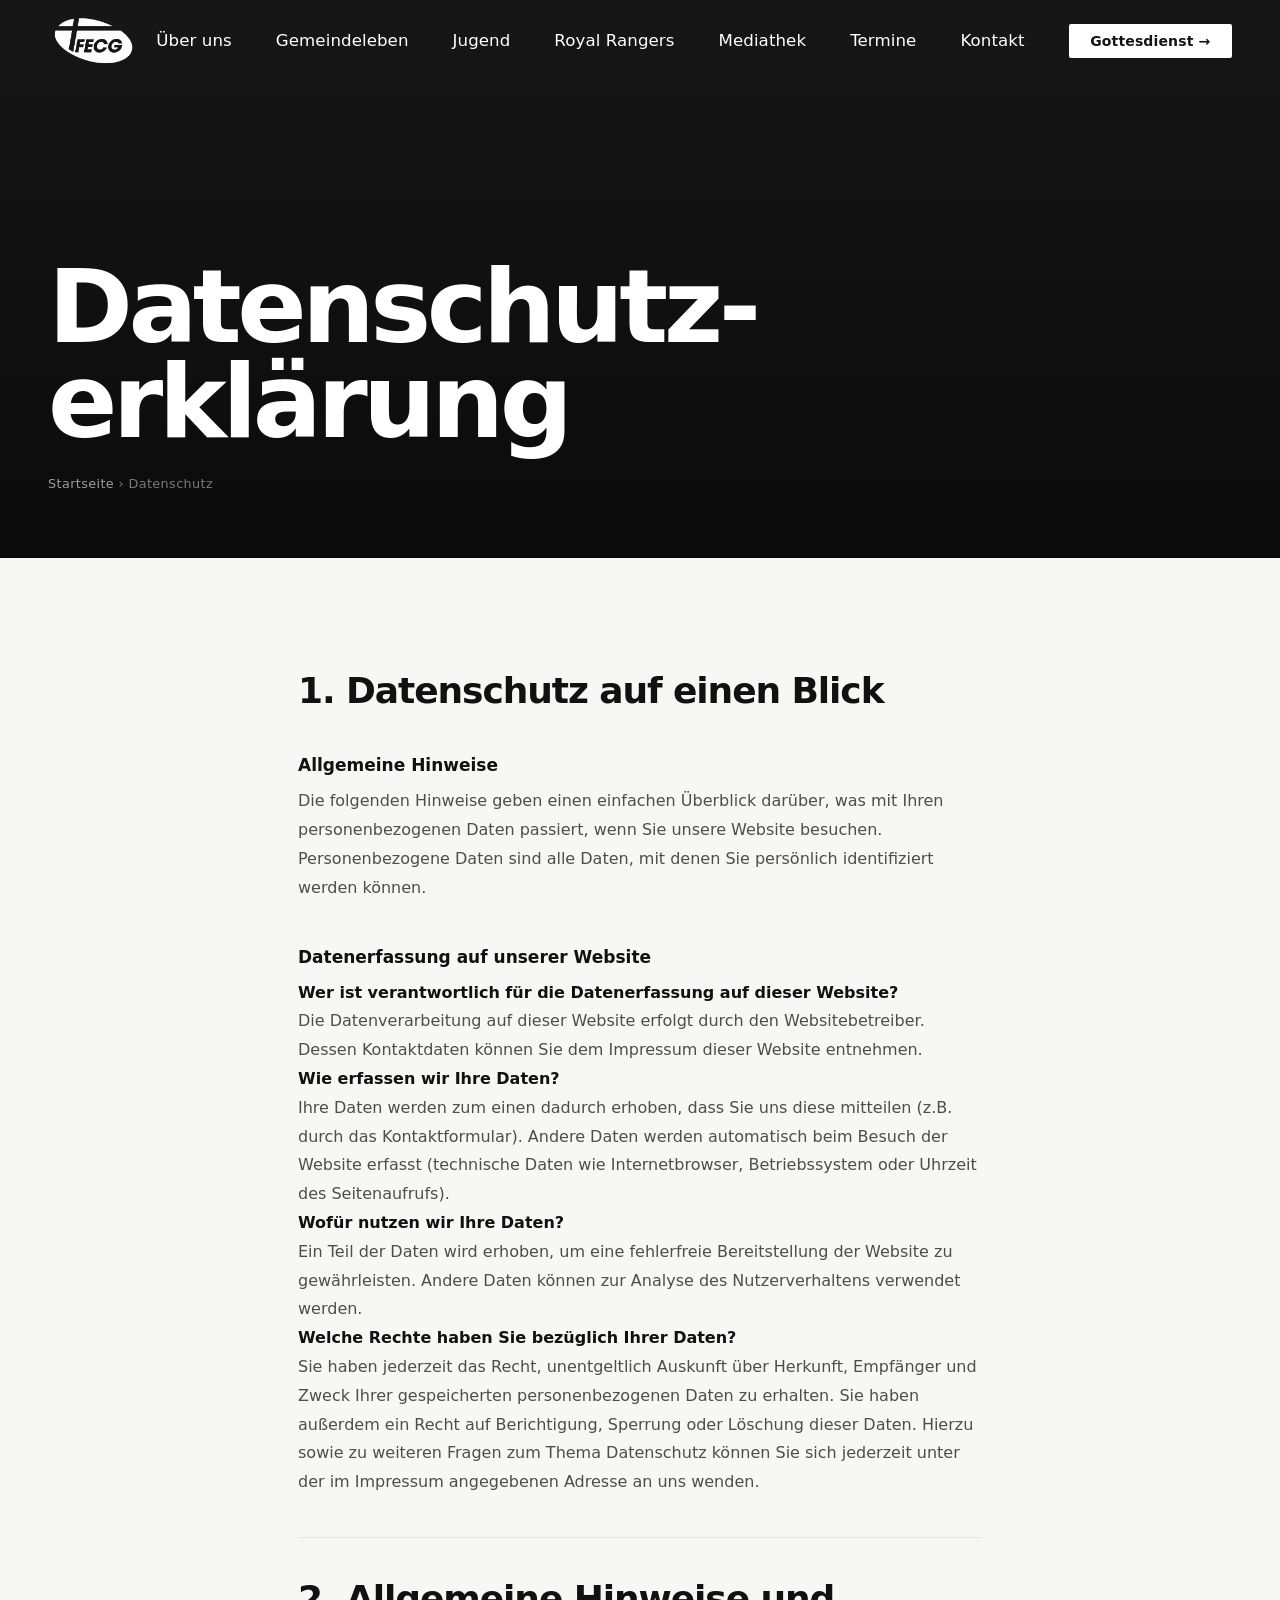
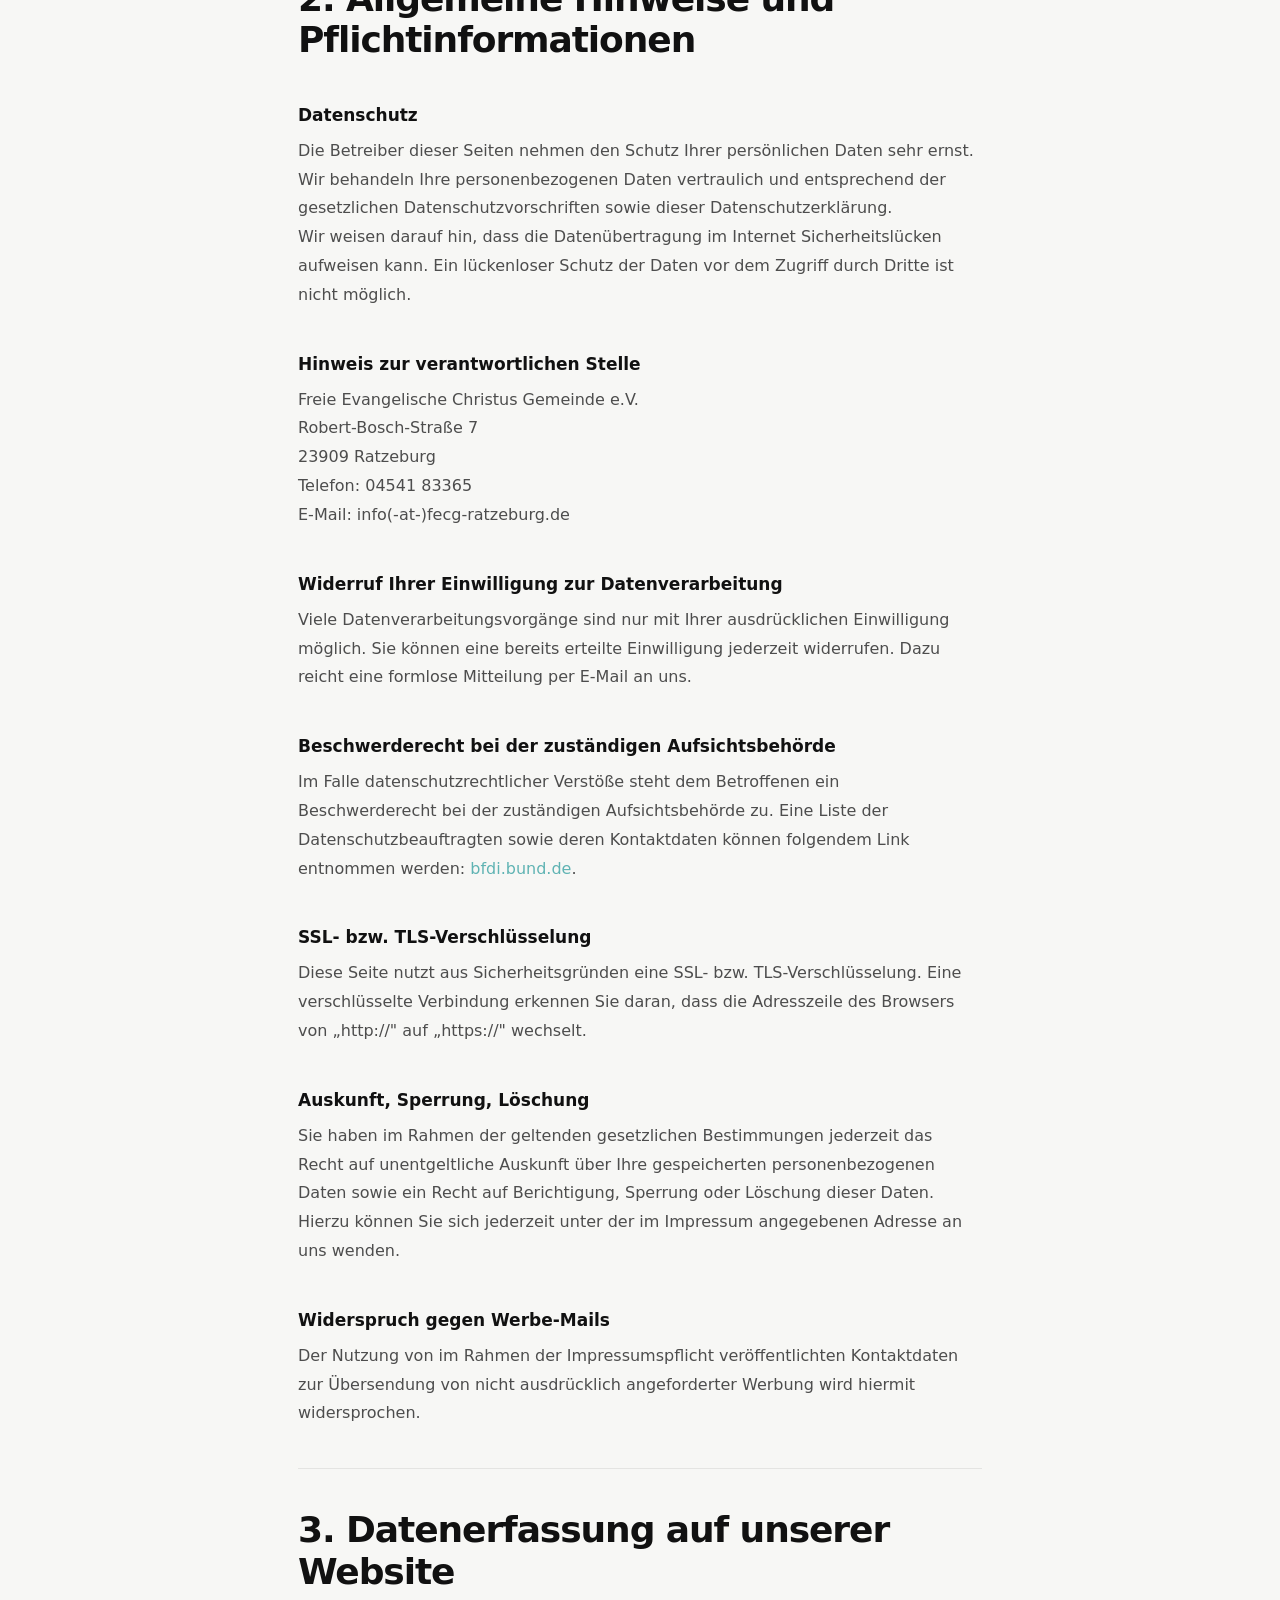
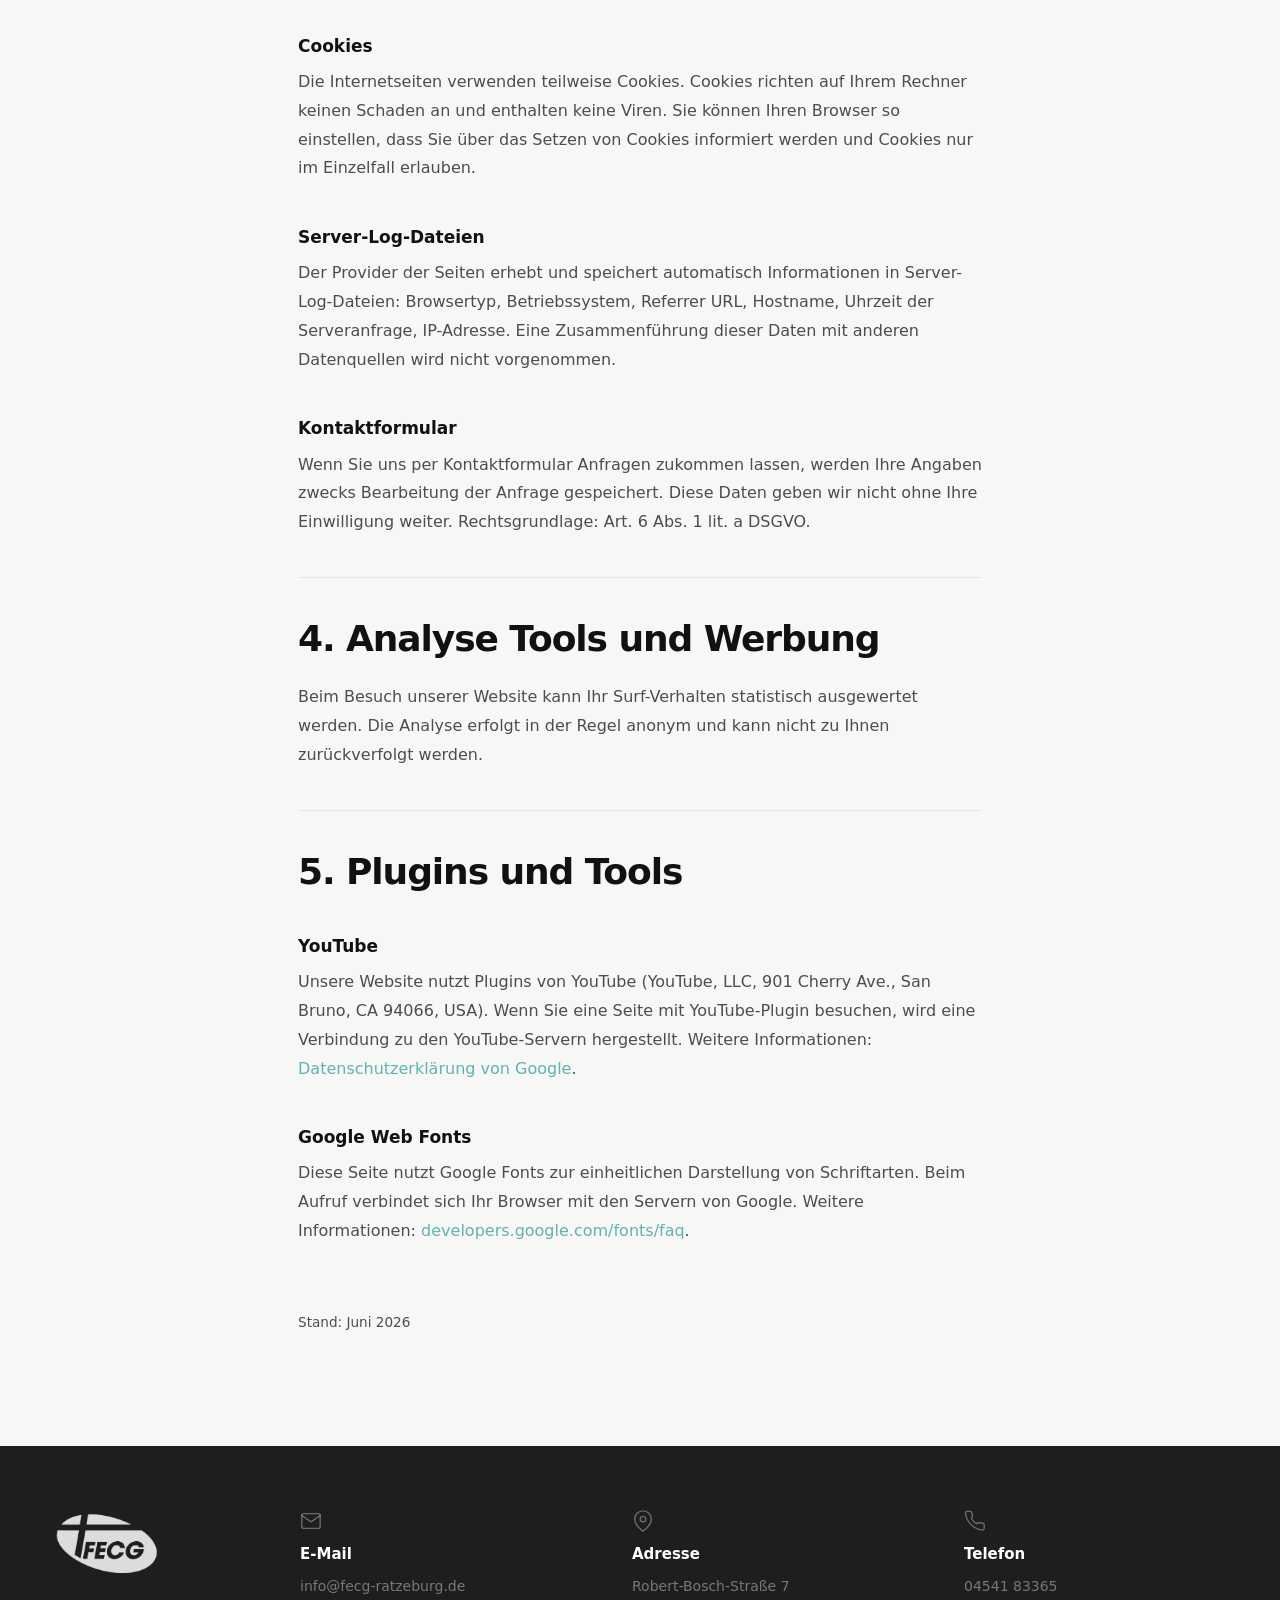
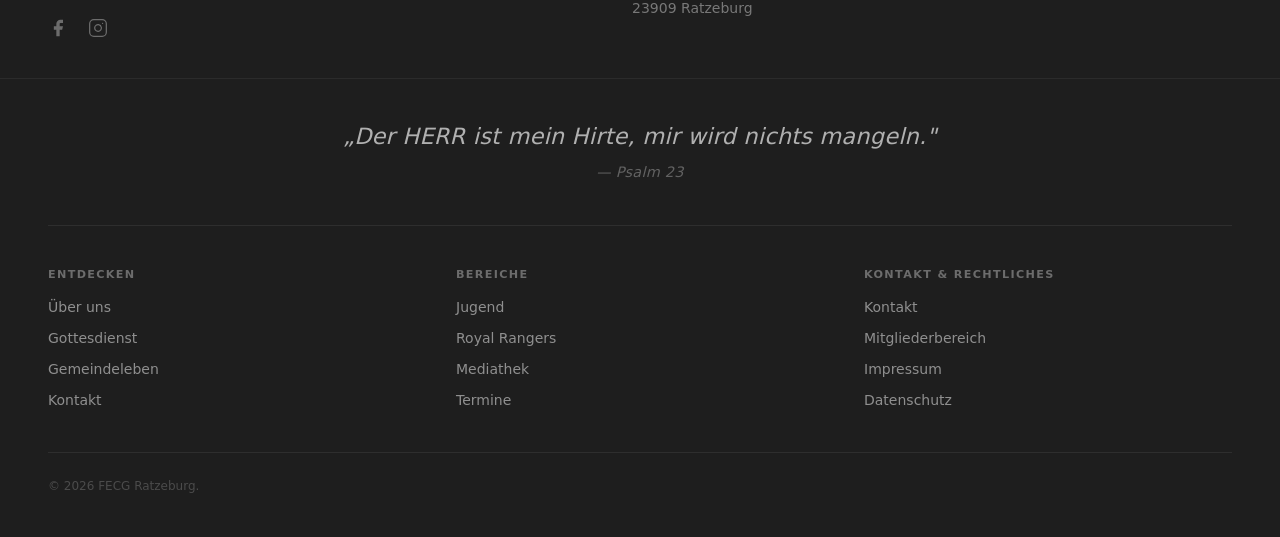
==== commit be7e727f: "Links and telephone fix, font system" ====
--- a/pages/datenschutz.html
+++ b/pages/datenschutz.html
@@ -3,8 +3,6 @@
 <head>
   <meta charset="UTF-8" /><meta name="viewport" content="width=device-width, initial-scale=1.0" />
   <title>Datenschutzerklärung – FECG Ratzeburg</title>
-  <link rel="preconnect" href="https://fonts.googleapis.com" /><link rel="preconnect" href="https://fonts.gstatic.com" crossorigin />
-  <link href="https://fonts.googleapis.com/css2?family=Inter:ital,wght@0,400;0,500;0,600;0,700;0,800;1,400&display=swap" rel="stylesheet" />
   <link rel="stylesheet" href="../css/style.css" />
 </head>
 <body>
@@ -127,7 +125,7 @@
       <div class="footer__contact-item">
         <div class="footer__contact-icon"><svg width="22" height="22" viewBox="0 0 24 24" fill="none" stroke="currentColor" stroke-width="1.5" stroke-linecap="round" stroke-linejoin="round"><path d="M22 16.92v3a2 2 0 0 1-2.18 2 19.79 19.79 0 0 1-8.63-3.07A19.5 19.5 0 0 1 4.49 12 19.79 19.79 0 0 1 1.52 3.5 2 2 0 0 1 3.5 1.5h3a2 2 0 0 1 2 1.72c.127.96.361 1.903.7 2.81a2 2 0 0 1-.45 2.11L7.91 9a16 16 0 0 0 6.06 6.06l.86-.86a2 2 0 0 1 2.11-.45c.907.339 1.85.573 2.81.7A2 2 0 0 1 22 16.92z"/></svg></div>
         <strong class="footer__contact-label">Telefon</strong>
-        <a href="tel:+4945418336" class="footer__contact-val">04541 83365</a>
+        <a href="tel:+4945183365" class="footer__contact-val">04541 83365</a>
       </div>
     </div>
   </div>
--- a/css/style.css
+++ b/css/style.css
@@ -3,6 +3,22 @@
    Palette: Charcoal · Warmweiß · Amber
    Typografie: Inter only
    ============================================================ */
+
+/* FONTS: Lokal gehostet unter /fonts/ – kein Google CDN (DSGVO) */
+@font-face {
+  font-family: 'Inter';
+  src: url('../fonts/inter-variable.woff2') format('woff2');
+  font-weight: 100 900;
+  font-style: normal;
+  font-display: swap;
+}
+@font-face {
+  font-family: 'Inter';
+  src: url('../fonts/inter-variable-italic.woff2') format('woff2');
+  font-weight: 100 900;
+  font-style: italic;
+  font-display: swap;
+}
 
 *, *::before, *::after { box-sizing: border-box; margin: 0; padding: 0; }
 
@@ -41,10 +57,6 @@
 
 html { scroll-behavior: smooth; }
 
-.font-playfair {
-  font-family: 'Playfair Display', Georgia, serif;
-  font-style: italic;
-}
 body {
   font-family: var(--font);
   font-size: 1rem;
@@ -1463,6 +1475,9 @@
 .d2 { transition-delay: 0.2s; }
 .d3 { transition-delay: 0.3s; }
 .d4 { transition-delay: 0.4s; }
+@media (prefers-reduced-motion: reduce) {
+  .reveal { opacity: 1; transform: none; transition: none; }
+}
 
 /* ─── LEAD TEXT ─── */
 .lead {
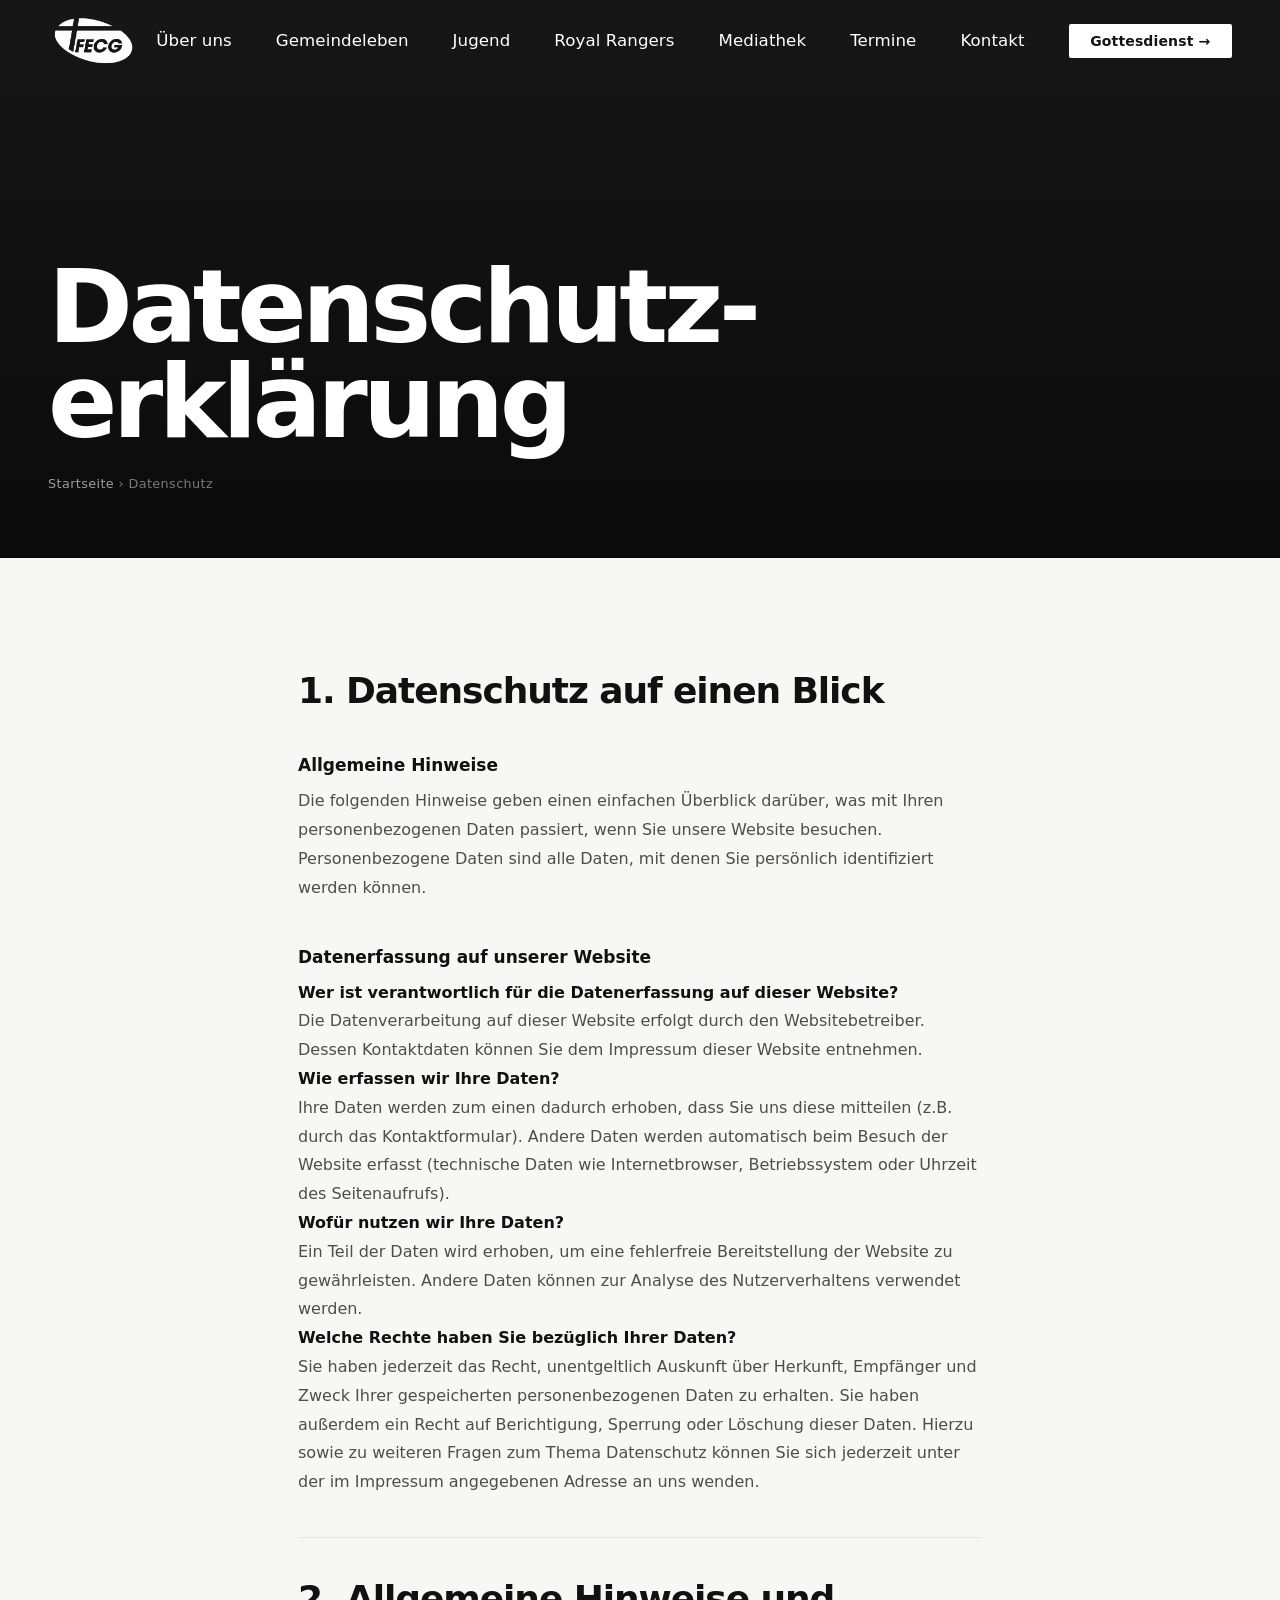
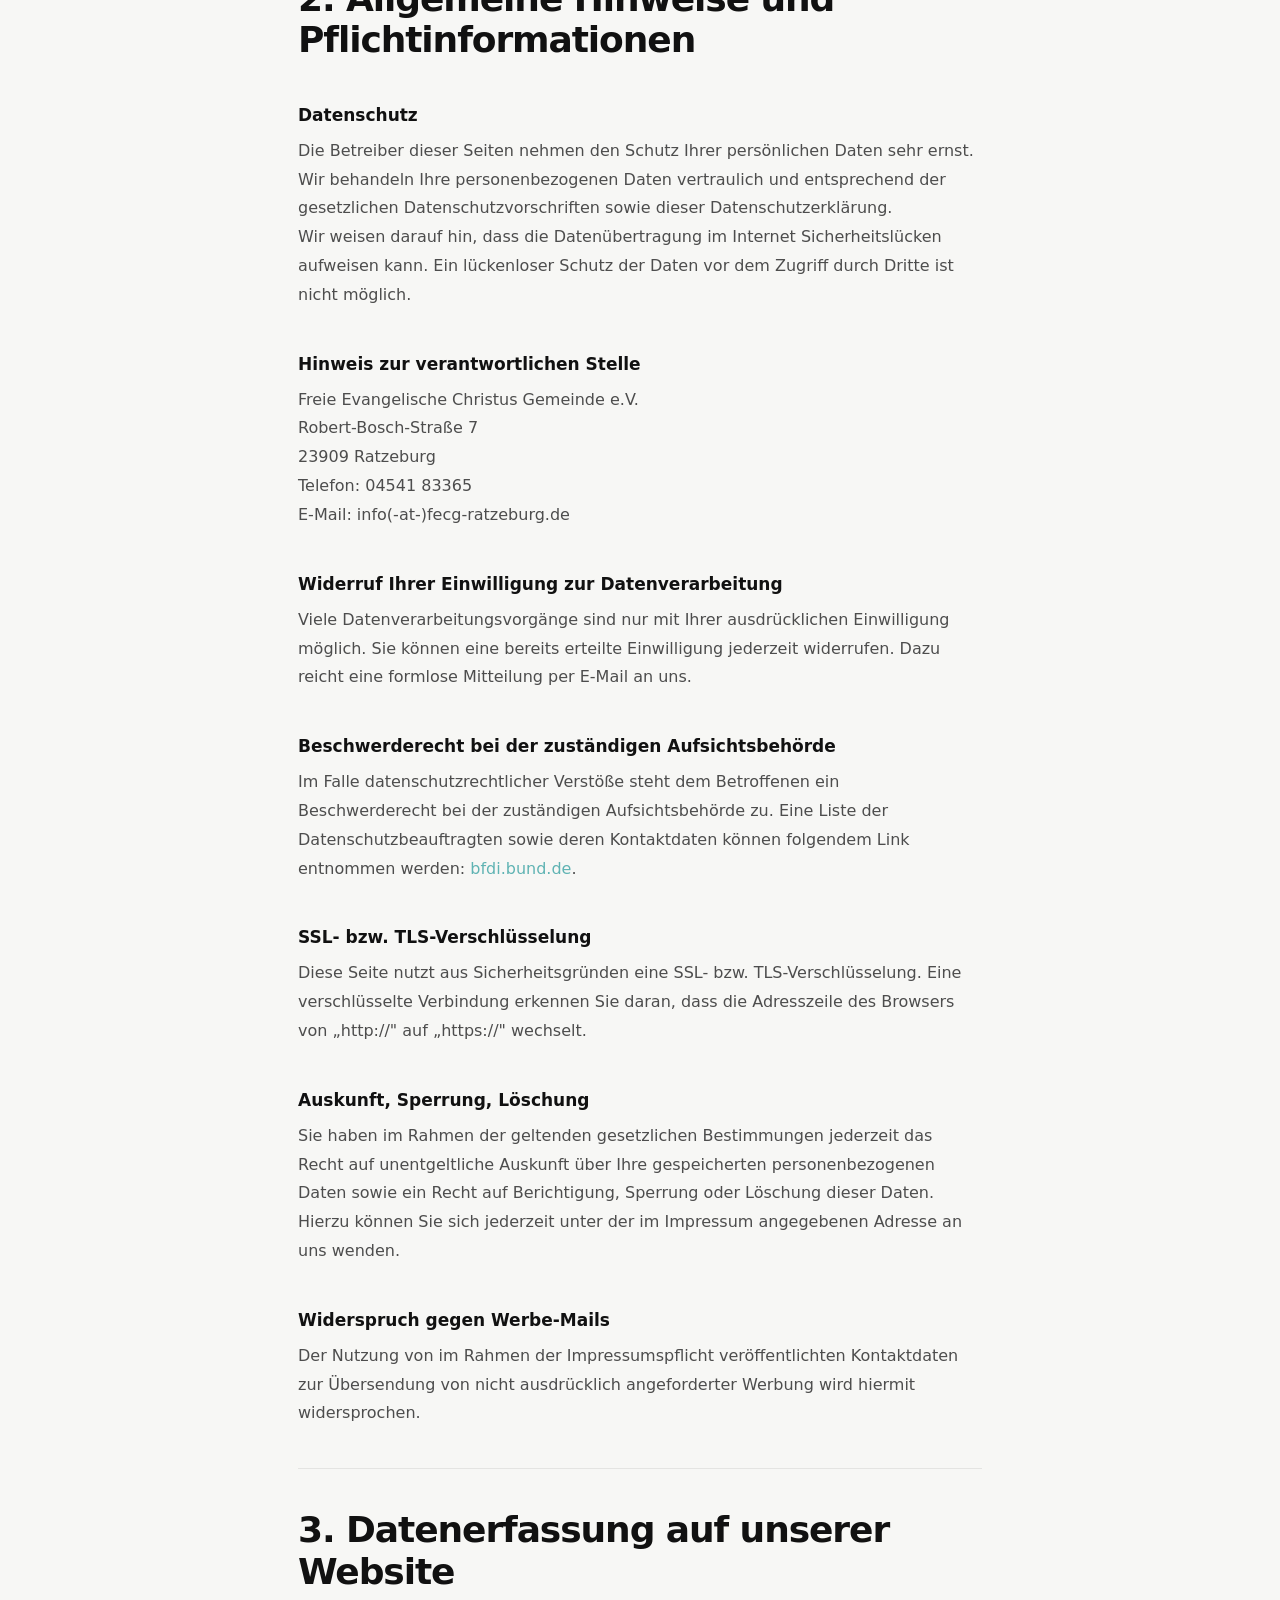
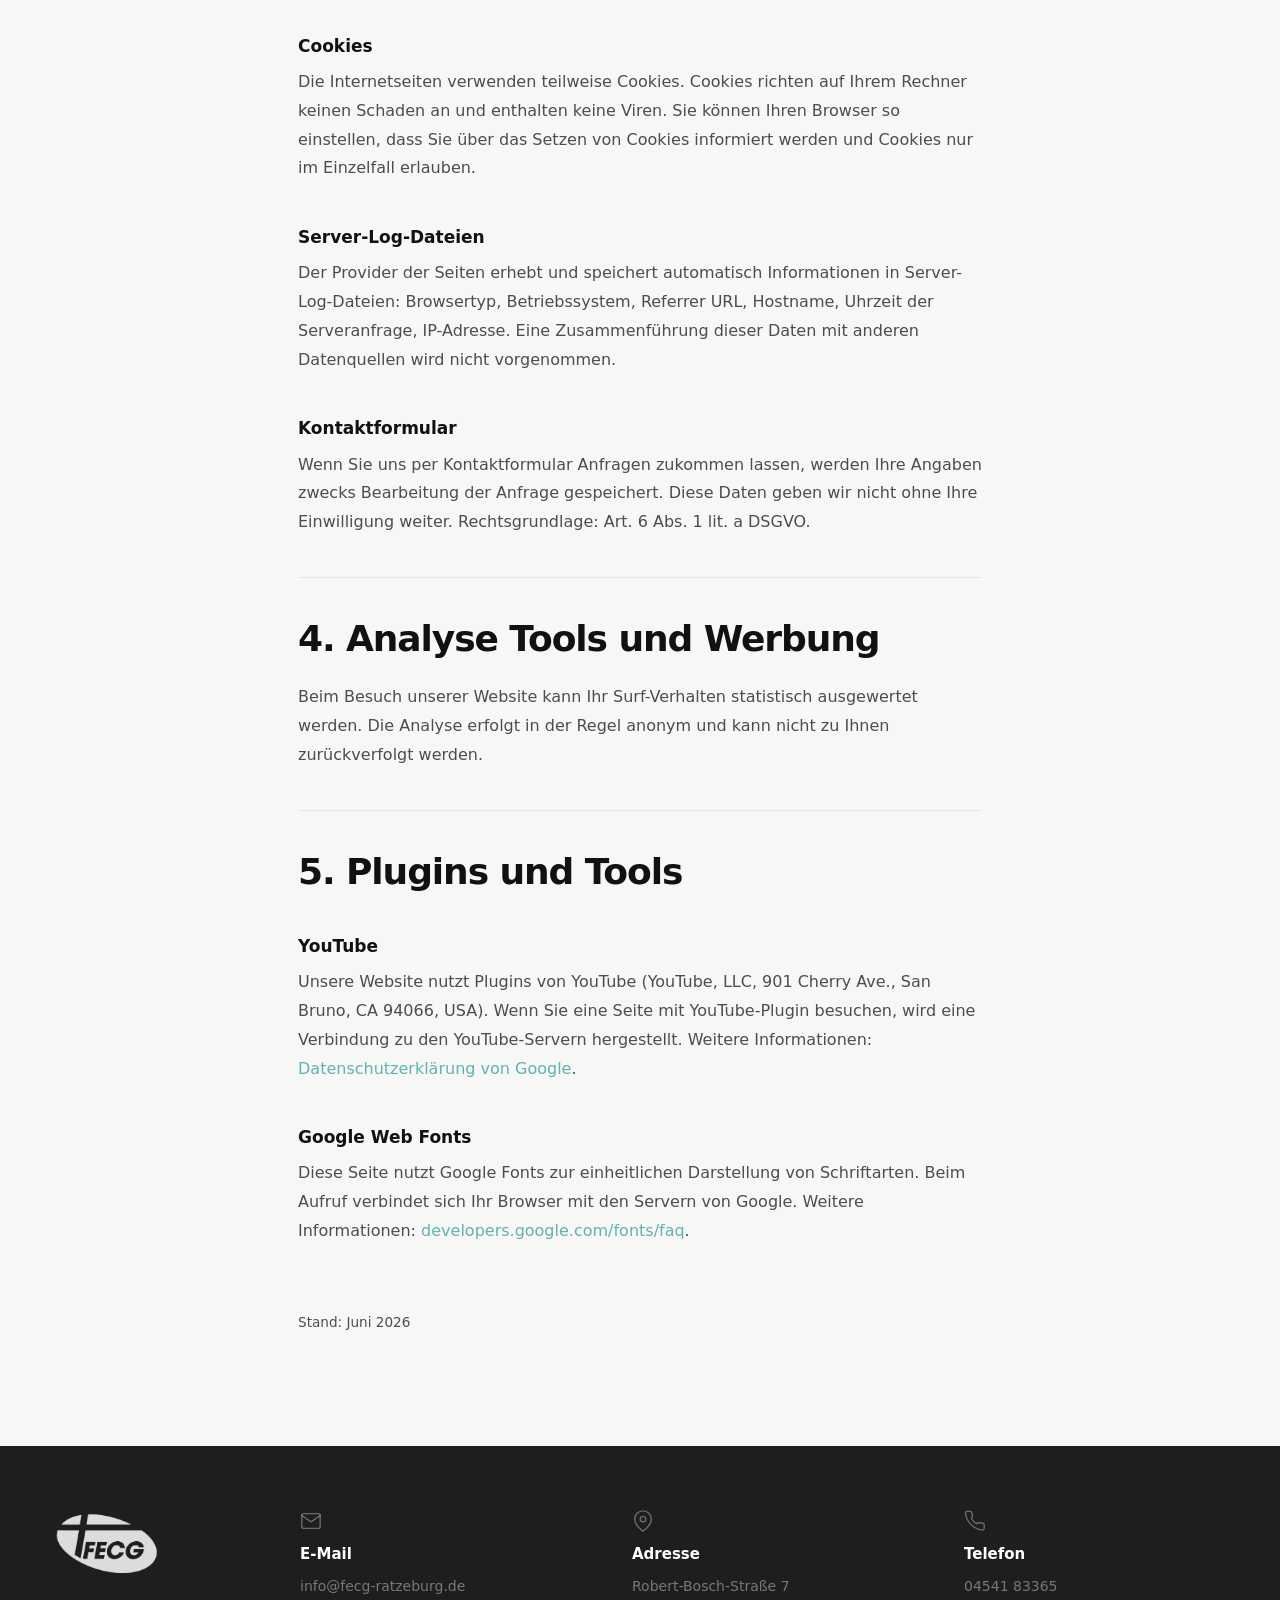
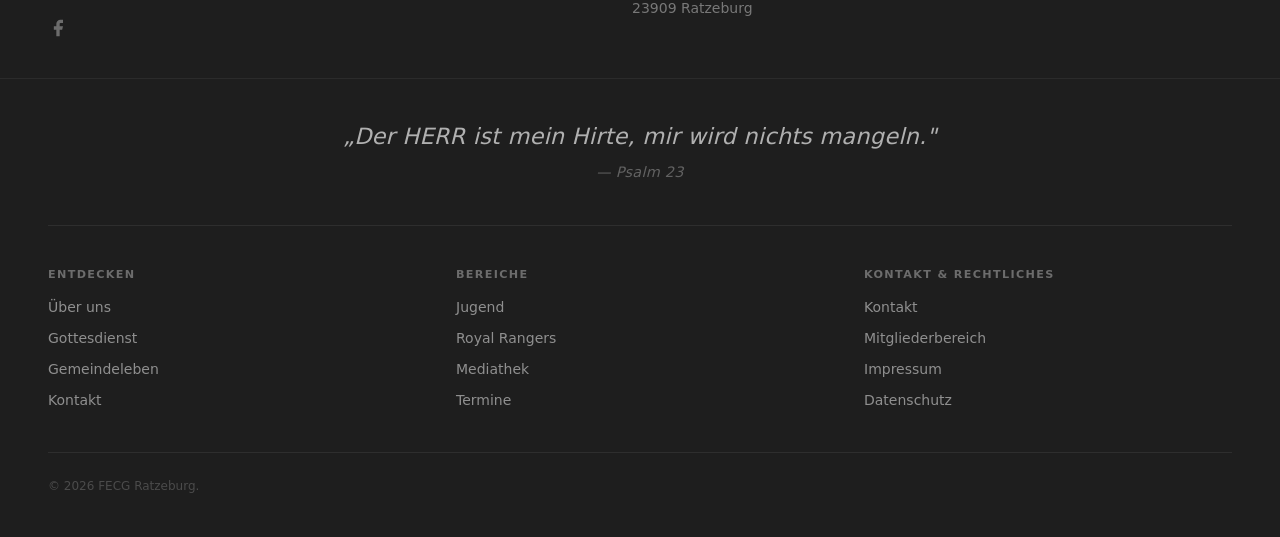
==== commit 30a86c21: "Social Links, Impressum Update, Netlify Forms" ====
--- a/pages/datenschutz.html
+++ b/pages/datenschutz.html
@@ -107,8 +107,7 @@
     <div class="footer__brand">
       <img class="footer__logo" src="../assets/fecglogo.png" alt="FECG Ratzeburg" />
       <div class="footer__social">
-        <a href="#" aria-label="Facebook" class="footer__social-link"><svg width="20" height="20" viewBox="0 0 24 24" fill="currentColor"><path d="M18 2h-3a5 5 0 0 0-5 5v3H7v4h3v8h4v-8h3l1-4h-4V7a1 1 0 0 1 1-1h3z"/></svg></a>
-        <a href="#" aria-label="Instagram" class="footer__social-link"><svg width="20" height="20" viewBox="0 0 24 24" fill="none" stroke="currentColor" stroke-width="1.5" stroke-linecap="round" stroke-linejoin="round"><rect x="2" y="2" width="20" height="20" rx="5" ry="5"/><path d="M16 11.37A4 4 0 1 1 12.63 8 4 4 0 0 1 16 11.37z"/><line x1="17.5" y1="6.5" x2="17.51" y2="6.5"/></svg></a>
+        <a href="https://www.facebook.com/p/FECG-Ratzeburg-61575608210002/" aria-label="Facebook" class="footer__social-link" target="_blank" rel="noopener"><svg width="20" height="20" viewBox="0 0 24 24" fill="currentColor"><path d="M18 2h-3a5 5 0 0 0-5 5v3H7v4h3v8h4v-8h3l1-4h-4V7a1 1 0 0 1 1-1h3z"/></svg></a>
       </div>
     </div>
     <div class="footer__contact">
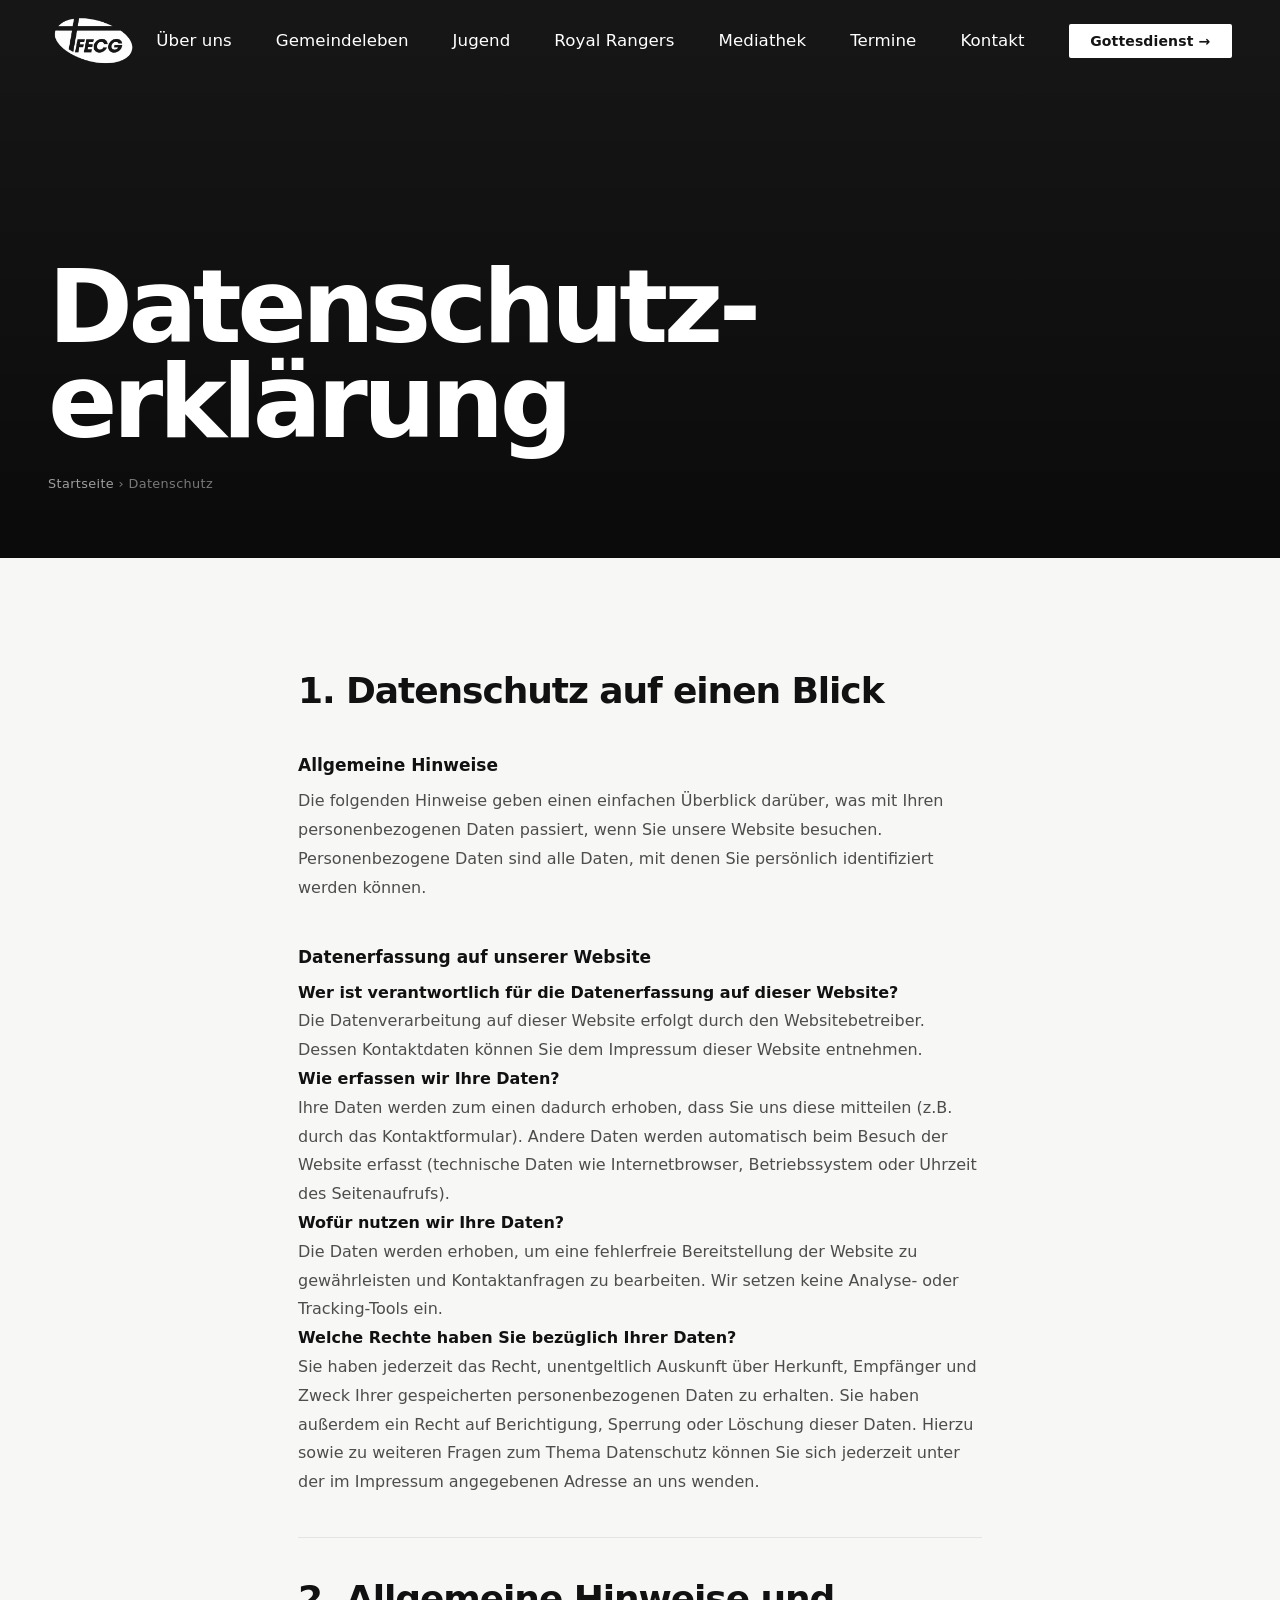
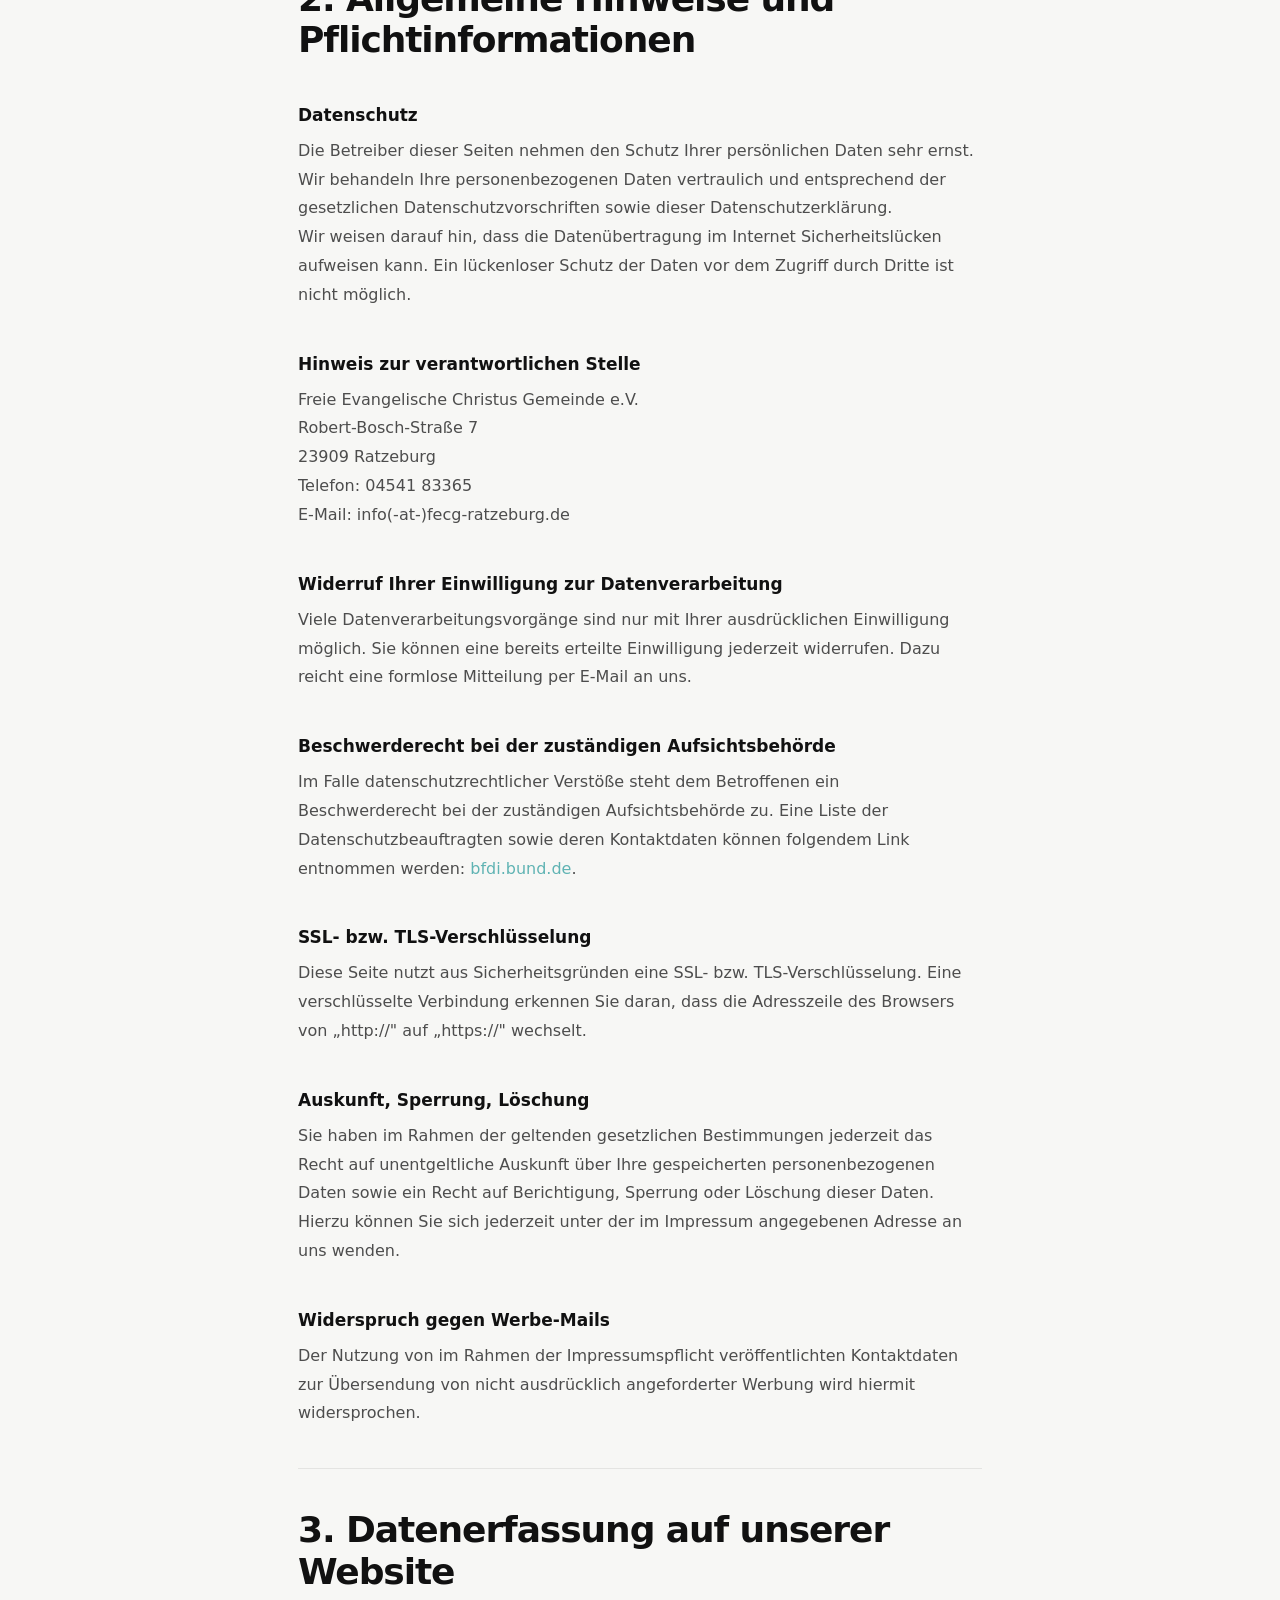
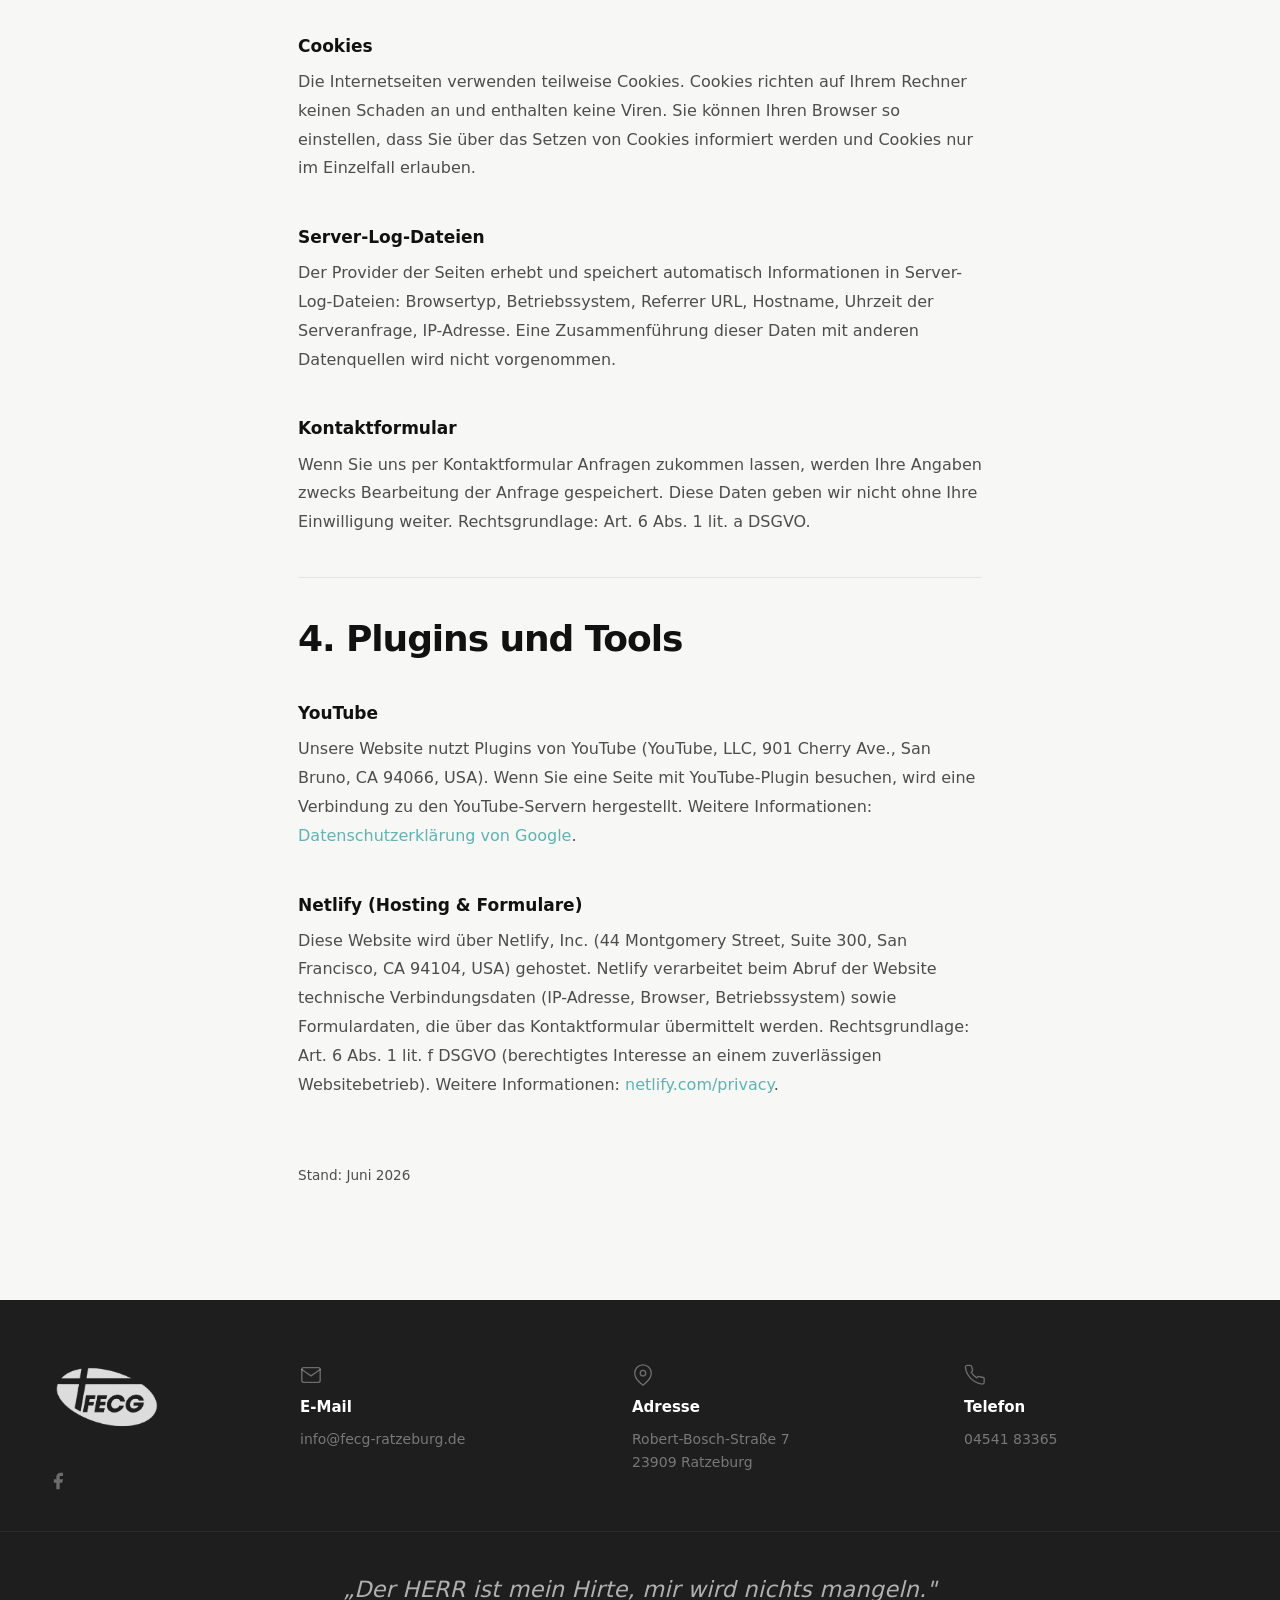
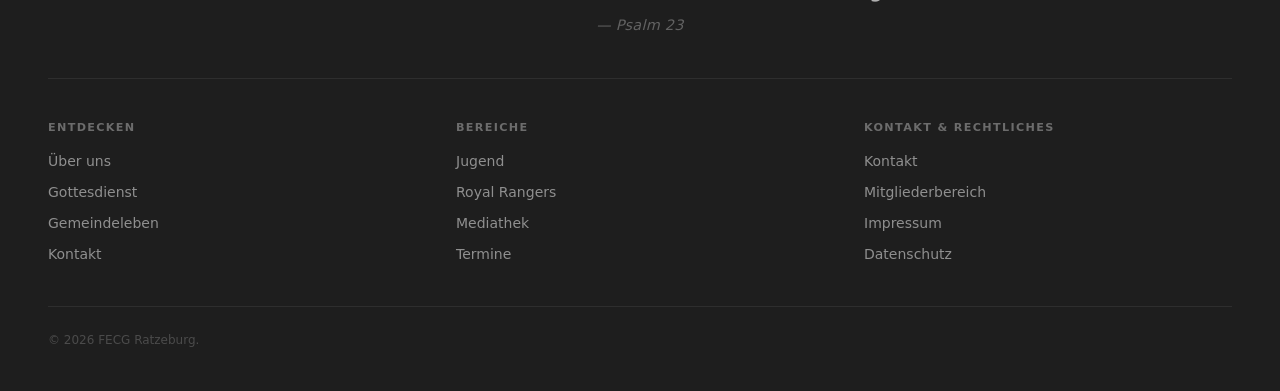
==== commit 5cdc7560: "Datum, Datenschutz und Hero-Fotos" ====
--- a/pages/datenschutz.html
+++ b/pages/datenschutz.html
@@ -44,7 +44,7 @@
     <h3>Datenerfassung auf unserer Website</h3>
     <p><strong>Wer ist verantwortlich für die Datenerfassung auf dieser Website?</strong><br/>Die Datenverarbeitung auf dieser Website erfolgt durch den Websitebetreiber. Dessen Kontaktdaten können Sie dem Impressum dieser Website entnehmen.</p>
     <p><strong>Wie erfassen wir Ihre Daten?</strong><br/>Ihre Daten werden zum einen dadurch erhoben, dass Sie uns diese mitteilen (z.B. durch das Kontaktformular). Andere Daten werden automatisch beim Besuch der Website erfasst (technische Daten wie Internetbrowser, Betriebssystem oder Uhrzeit des Seitenaufrufs).</p>
-    <p><strong>Wofür nutzen wir Ihre Daten?</strong><br/>Ein Teil der Daten wird erhoben, um eine fehlerfreie Bereitstellung der Website zu gewährleisten. Andere Daten können zur Analyse des Nutzerverhaltens verwendet werden.</p>
+    <p><strong>Wofür nutzen wir Ihre Daten?</strong><br/>Die Daten werden erhoben, um eine fehlerfreie Bereitstellung der Website zu gewährleisten und Kontaktanfragen zu bearbeiten. Wir setzen keine Analyse- oder Tracking-Tools ein.</p>
     <p><strong>Welche Rechte haben Sie bezüglich Ihrer Daten?</strong><br/>Sie haben jederzeit das Recht, unentgeltlich Auskunft über Herkunft, Empfänger und Zweck Ihrer gespeicherten personenbezogenen Daten zu erhalten. Sie haben außerdem ein Recht auf Berichtigung, Sperrung oder Löschung dieser Daten. Hierzu sowie zu weiteren Fragen zum Thema Datenschutz können Sie sich jederzeit unter der im Impressum angegebenen Adresse an uns wenden.</p>
 
     <hr style="border:none;border-top:1px solid rgba(0,0,0,0.08);margin:var(--gap-md) 0;" />
@@ -86,17 +86,12 @@
 
     <hr style="border:none;border-top:1px solid rgba(0,0,0,0.08);margin:var(--gap-md) 0;" />
 
-    <h2>4. Analyse Tools und Werbung</h2>
-    <p>Beim Besuch unserer Website kann Ihr Surf-Verhalten statistisch ausgewertet werden. Die Analyse erfolgt in der Regel anonym und kann nicht zu Ihnen zurückverfolgt werden.</p>
-
-    <hr style="border:none;border-top:1px solid rgba(0,0,0,0.08);margin:var(--gap-md) 0;" />
-
-    <h2>5. Plugins und Tools</h2>
+    <h2>4. Plugins und Tools</h2>
     <h3>YouTube</h3>
     <p>Unsere Website nutzt Plugins von YouTube (YouTube, LLC, 901 Cherry Ave., San Bruno, CA 94066, USA). Wenn Sie eine Seite mit YouTube-Plugin besuchen, wird eine Verbindung zu den YouTube-Servern hergestellt. Weitere Informationen: <a href="https://www.google.de/intl/de/policies/privacy" target="_blank" rel="noopener">Datenschutzerklärung von Google</a>.</p>
 
-    <h3>Google Web Fonts</h3>
-    <p>Diese Seite nutzt Google Fonts zur einheitlichen Darstellung von Schriftarten. Beim Aufruf verbindet sich Ihr Browser mit den Servern von Google. Weitere Informationen: <a href="https://developers.google.com/fonts/faq" target="_blank" rel="noopener">developers.google.com/fonts/faq</a>.</p>
+    <h3>Netlify (Hosting &amp; Formulare)</h3>
+    <p>Diese Website wird über Netlify, Inc. (44 Montgomery Street, Suite 300, San Francisco, CA 94104, USA) gehostet. Netlify verarbeitet beim Abruf der Website technische Verbindungsdaten (IP-Adresse, Browser, Betriebssystem) sowie Formulardaten, die über das Kontaktformular übermittelt werden. Rechtsgrundlage: Art. 6 Abs. 1 lit. f DSGVO (berechtigtes Interesse an einem zuverlässigen Websitebetrieb). Weitere Informationen: <a href="https://www.netlify.com/privacy/" target="_blank" rel="noopener">netlify.com/privacy</a>.</p>
 
     <p style="color:var(--ink-soft); font-size:0.85rem; margin-top:var(--gap-lg);">Stand: Juni 2026</p>
   </div>
